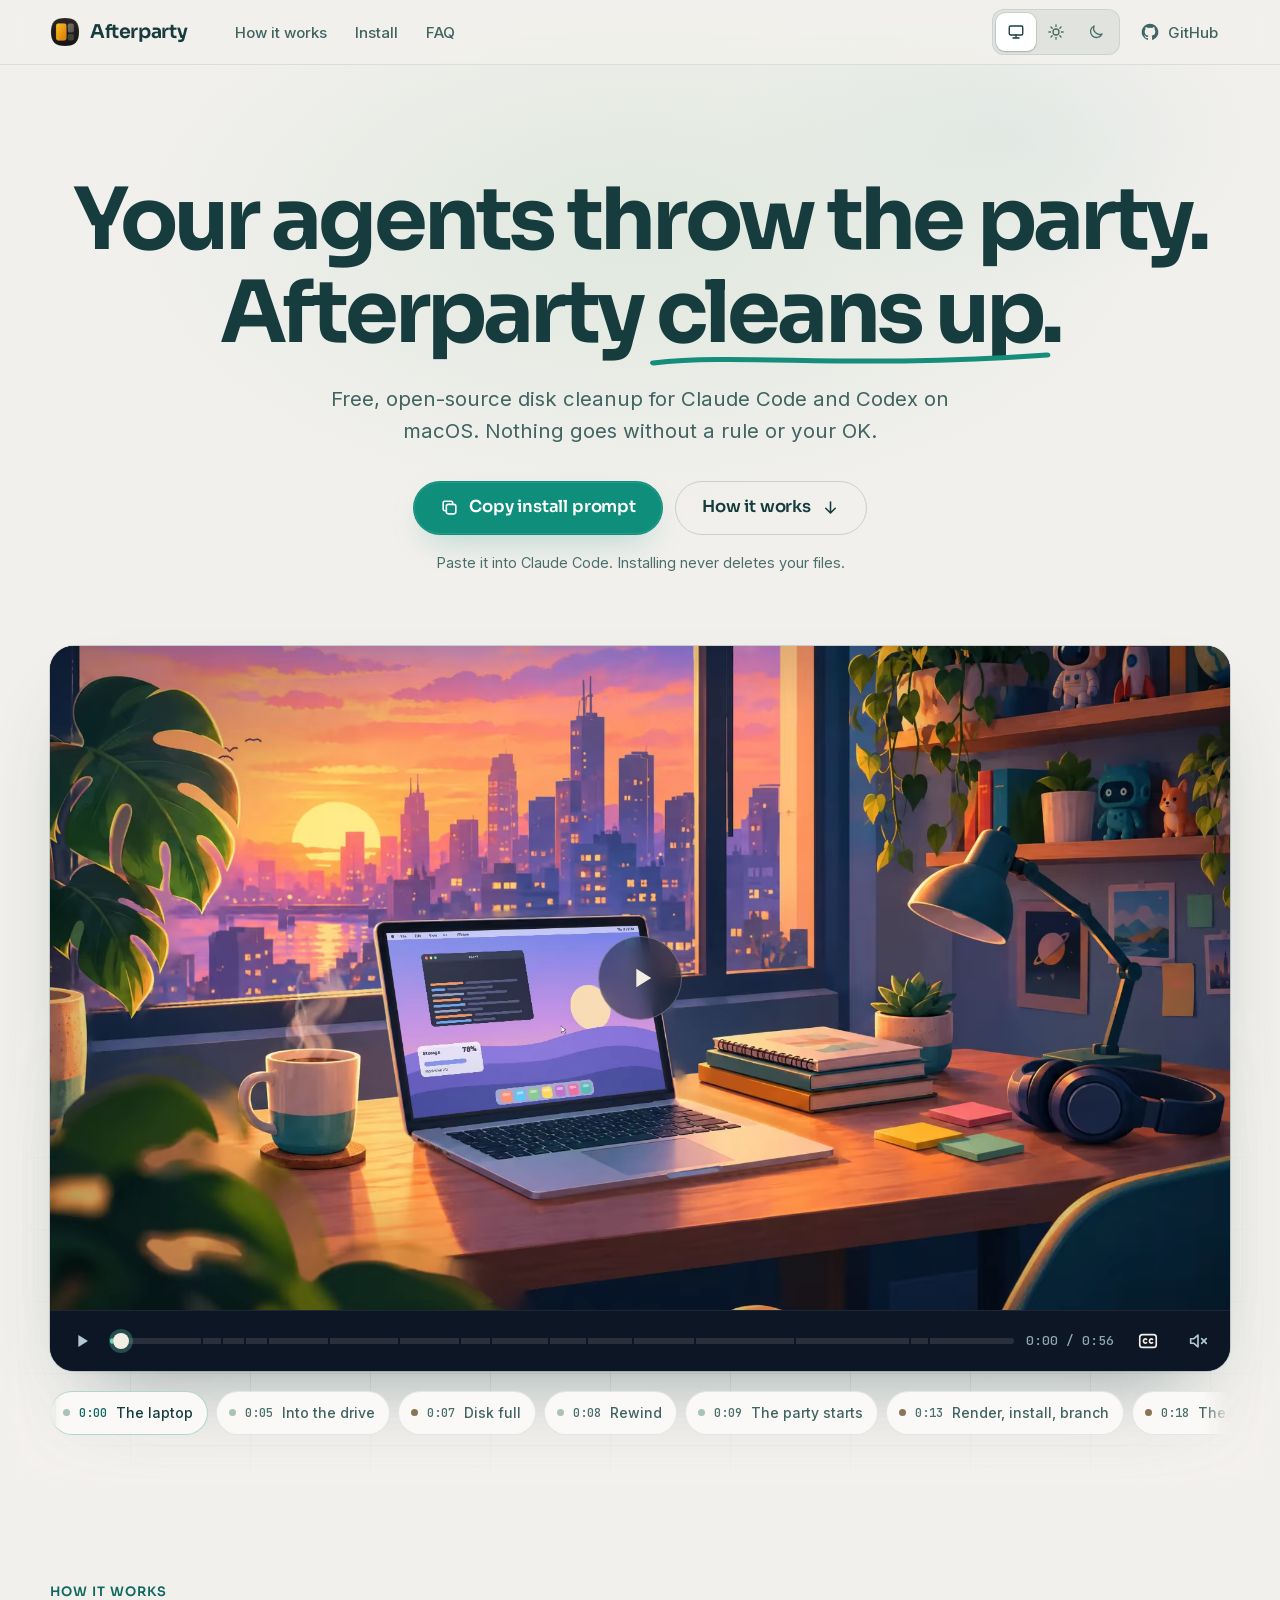
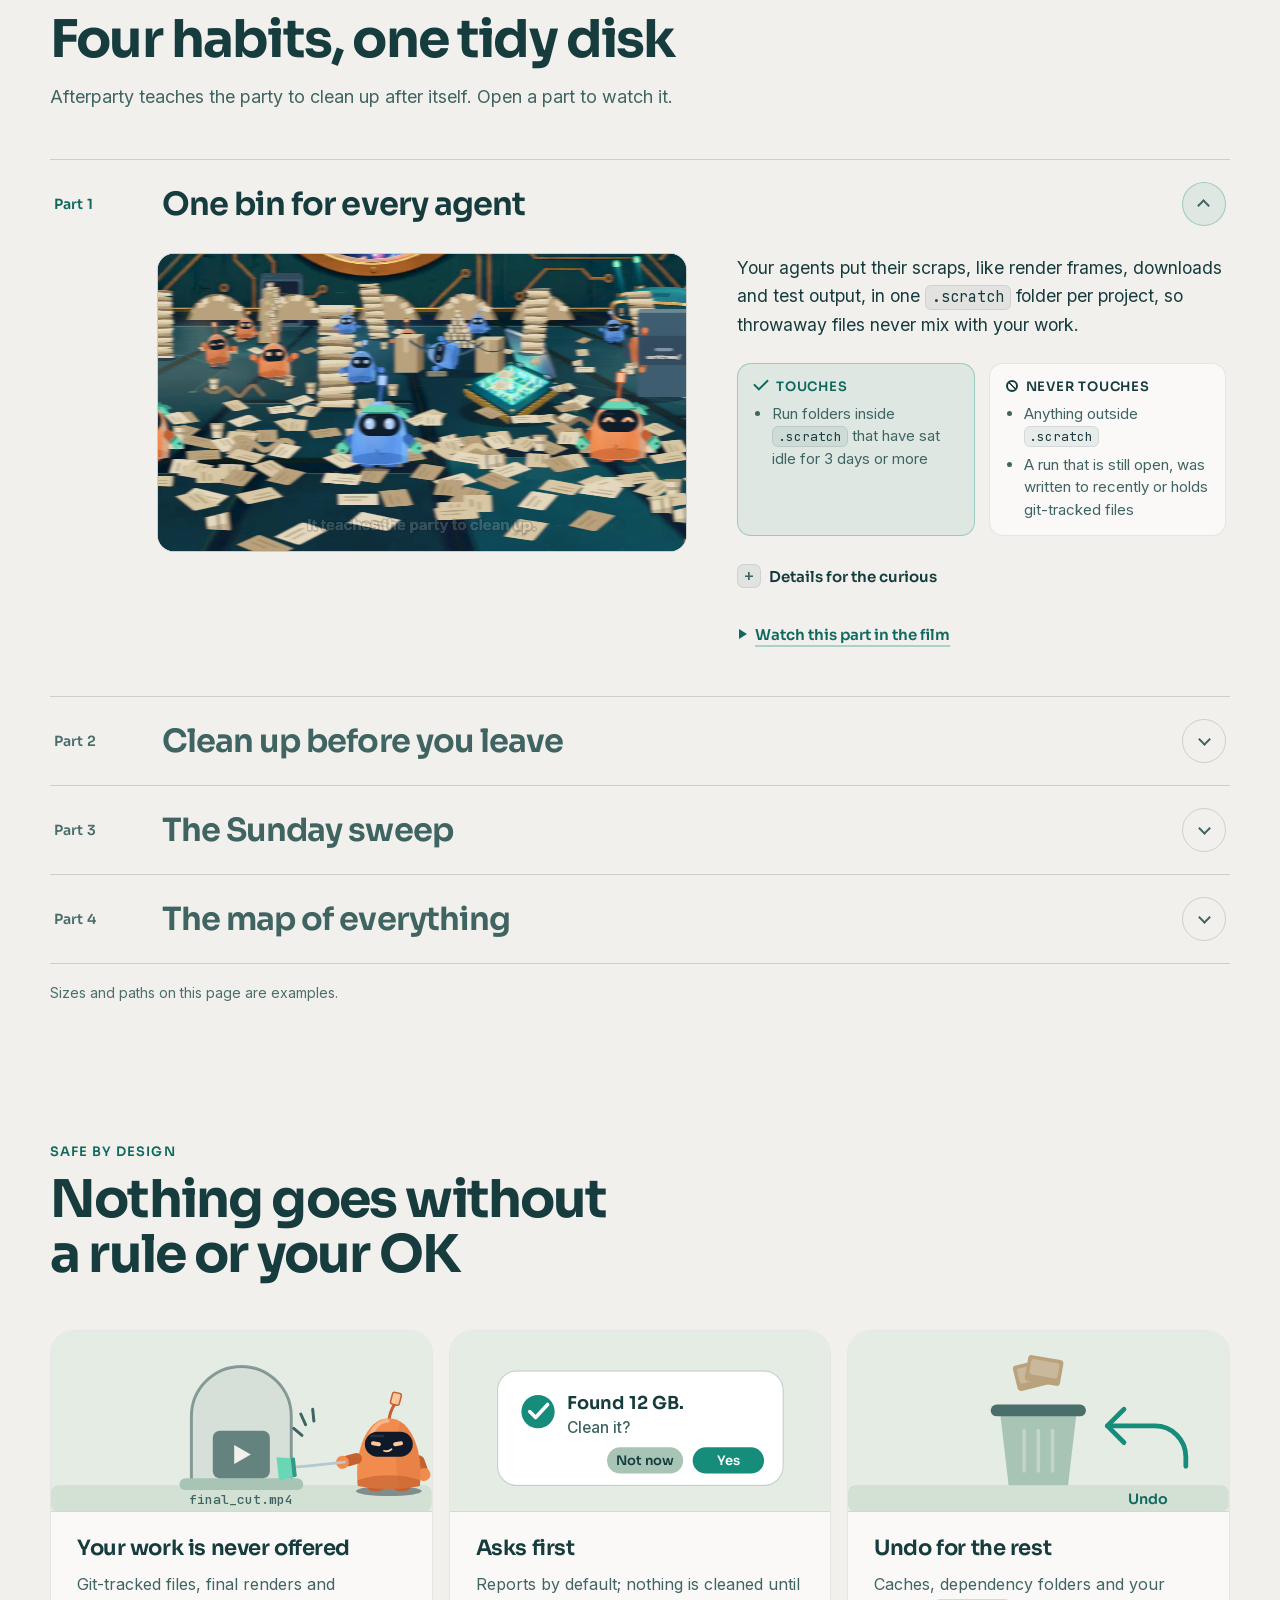
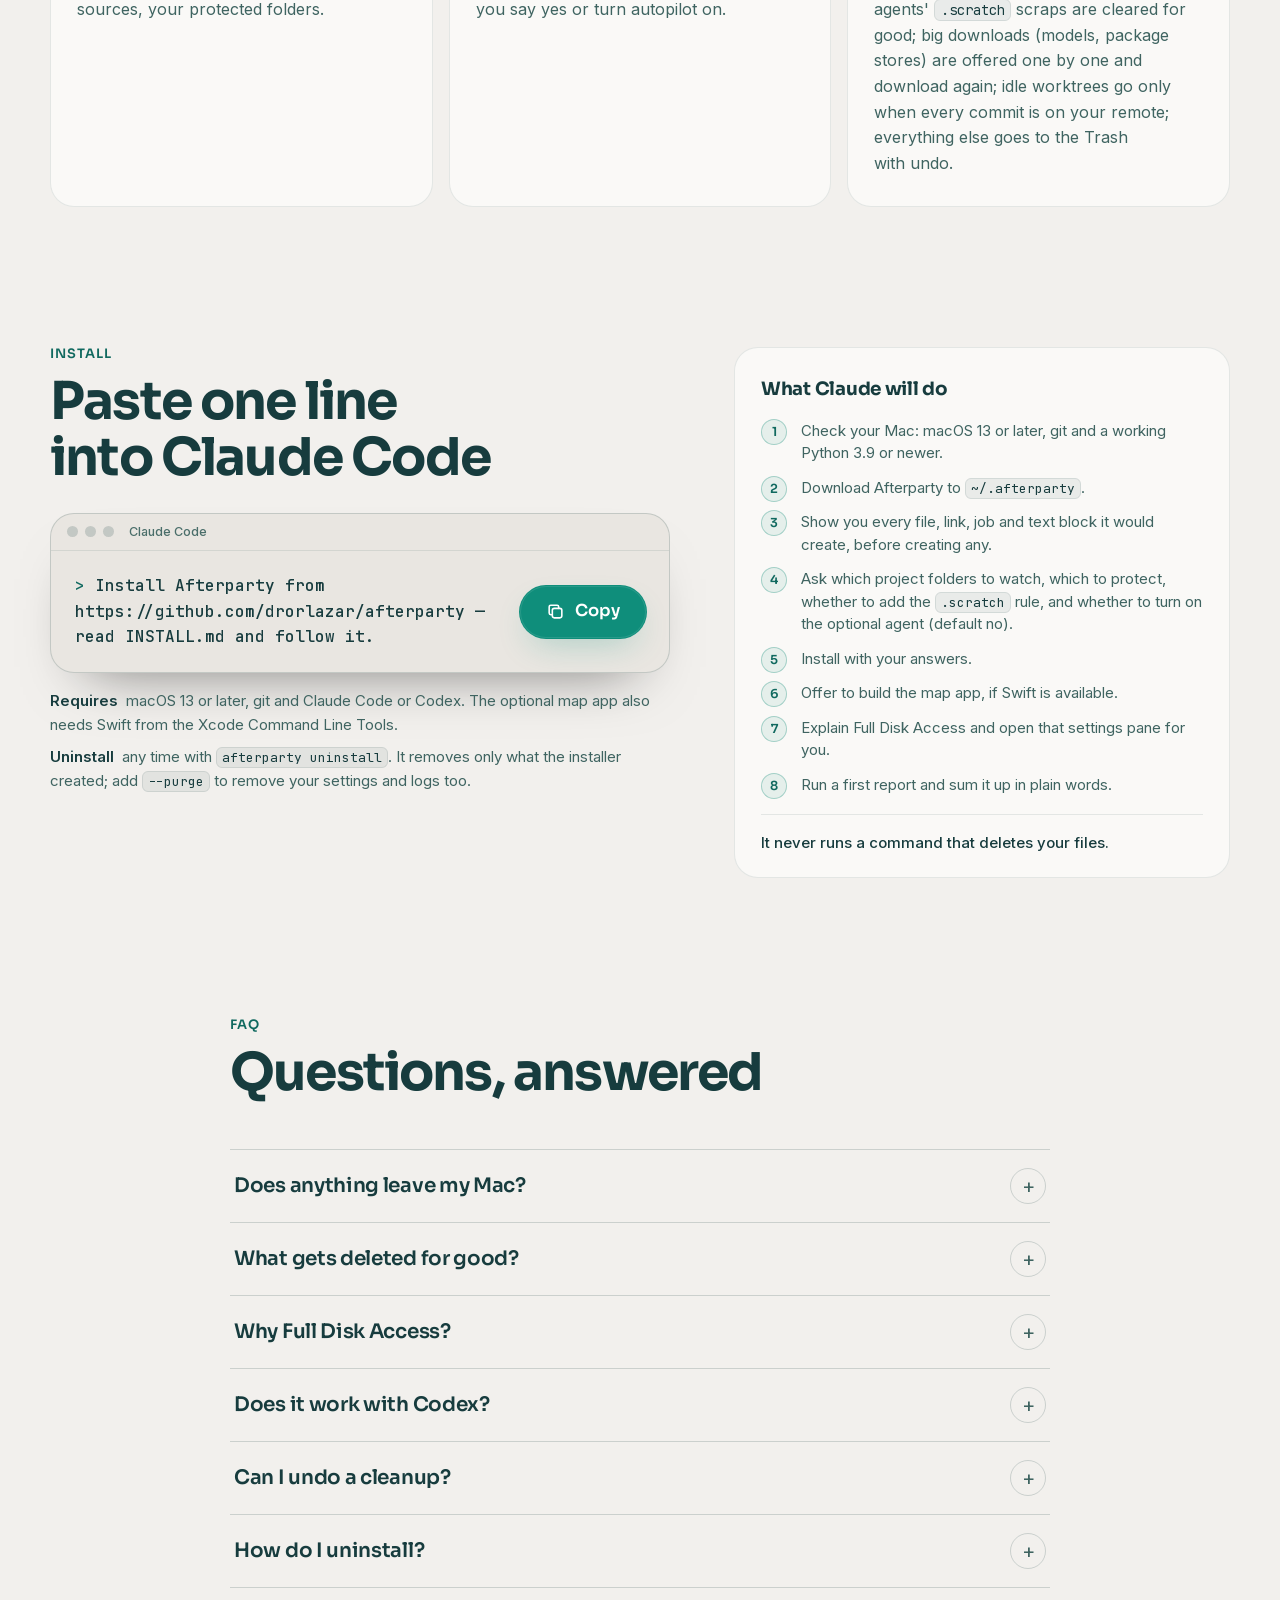
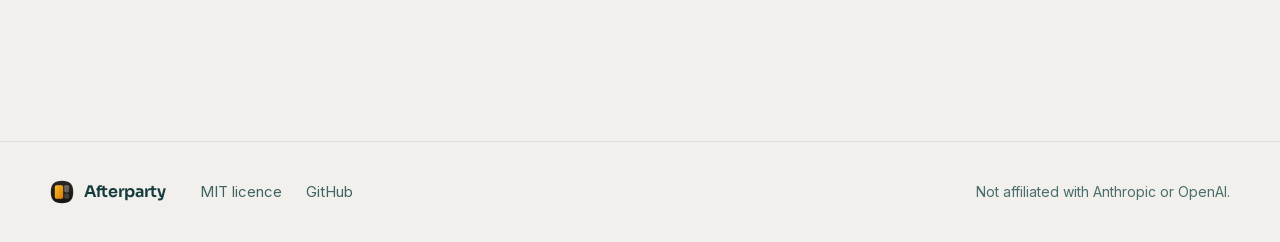
==== site/index.html @ 5c9d780e "Afterparty 0.1.0" ====
<!doctype html>
<html lang="en">
<head>
  <meta charset="utf-8">
  <meta name="viewport" content="width=device-width, initial-scale=1, viewport-fit=cover">
  <title>Afterparty</title>
  <meta name="description" content="Free, open-source disk cleanup for Claude Code and Codex on macOS. Nothing goes without a rule or your OK.">
  <meta name="color-scheme" content="dark light">
  <meta name="theme-color" content="#101C2D" media="(prefers-color-scheme: dark)">
  <meta name="theme-color" content="#F2F0ED" media="(prefers-color-scheme: light)">
  <link rel="canonical" href="https://drorlazar.github.io/afterparty/">

  <meta property="og:type" content="website">
  <meta property="og:title" content="Afterparty">
  <meta property="og:description" content="Free, open-source disk cleanup for Claude Code and Codex on macOS. Nothing goes without a rule or your OK.">
  <meta property="og:url" content="https://drorlazar.github.io/afterparty/">
  <meta property="og:image" content="https://drorlazar.github.io/afterparty/assets/og.jpg">
  <meta property="og:image:width" content="1200">
  <meta property="og:image:height" content="630">
  <meta property="og:image:alt" content="A crowd of orange and blue Bloop agents partying in a circuit-board office, with a city glowing through the portholes and the disk gauge at 43% full.">
  <meta name="twitter:card" content="summary_large_image">
  <meta name="twitter:title" content="Afterparty">
  <meta name="twitter:description" content="Free, open-source disk cleanup for Claude Code and Codex on macOS. Nothing goes without a rule or your OK.">
  <meta name="twitter:image" content="https://drorlazar.github.io/afterparty/assets/og.jpg">

  <link rel="icon" href="assets/favicon.ico" sizes="48x48">
  <link rel="icon" href="assets/favicon.svg" type="image/svg+xml">
  <link rel="icon" href="assets/favicon-32.png" type="image/png" sizes="32x32">
  <link rel="apple-touch-icon" href="assets/apple-touch-icon.png">
  <link rel="preload" href="assets/fonts/Sora-var-latin.woff2" as="font" type="font/woff2" crossorigin>
  <link rel="preload" href="assets/fonts/Inter-var.woff2" as="font" type="font/woff2" crossorigin>
  <link rel="preload" as="image" type="image/webp" imagesrcset="assets/film/poster-800.webp 800w, assets/film/poster.webp 1600w" imagesizes="(max-width: 720px) 100vw, (max-width: 1260px) calc(100vw - 80px), 1180px" fetchpriority="high">

  <!-- Apply the saved theme before first paint (no flash). -->
  <script>
    (function () {
      try {
        var t = localStorage.getItem('afterparty-theme');
        if (t === 'light' || t === 'dark') document.documentElement.setAttribute('data-theme', t);
      } catch (e) {}
    })();
  </script>
  <link rel="stylesheet" href="css/site.css">
  <script src="js/site.js" defer></script>
</head>
<body>
  <svg width="0" height="0" style="position:absolute" aria-hidden="true" focusable="false"><symbol id="ap-mark" viewBox="0 0 64 64"><defs><linearGradient id="apm-bg" x1="0" y1="0" x2="0" y2="1"><stop offset="0" stop-color="#2b2623"/><stop offset="1" stop-color="#151211"/></linearGradient><linearGradient id="apm-amber" x1="0" y1="0" x2="1" y2="1"><stop offset="0" stop-color="#fbbf24"/><stop offset="1" stop-color="#d97706"/></linearGradient><linearGradient id="apm-stone" x1="0" y1="0" x2="1" y2="1"><stop offset="0" stop-color="#78716c"/><stop offset="1" stop-color="#57534e"/></linearGradient></defs><path d="M32 2c21 0 30 9 30 30s-9 30-30 30S2 53 2 32 11 2 32 2z" fill="url(#apm-bg)"/><path d="M32 2.75c20.4 0 29.25 8.85 29.25 29.25S52.4 61.25 32 61.25 2.75 52.4 2.75 32 11.6 2.75 32 2.75z" fill="none" stroke="#fafaf9" stroke-opacity=".08" stroke-width="1.5"/><rect x="13" y="14" width="22" height="36" rx="4.5" fill="url(#apm-amber)"/><rect x="38" y="14" width="13" height="19" rx="3.5" fill="url(#apm-stone)"/><rect x="38" y="36" width="13" height="14" rx="3.5" fill="#44403c"/><rect x="13" y="14" width="22" height="36" rx="4.5" fill="none" stroke="#fff" stroke-opacity=".18"/></symbol></svg>
  <a class="skip" href="#main">Skip to content</a>

  <header class="topbar" id="top">
    <div class="wrap topbar__inner">
      <a class="wordmark" href="#top" aria-label="Afterparty, back to top">
        <svg class="wordmark__mark" viewBox="0 0 64 64" aria-hidden="true" focusable="false"><use href="#ap-mark"/></svg>
        <span>Afterparty</span>
      </a>

      <nav class="nav" aria-label="Main">
        <a href="#habits">How it works</a>
        <a href="#install">Install</a>
        <a href="#faq">FAQ</a>
      </nav>

      <div class="topbar__end">
        <div class="theme" role="group" aria-label="Colour theme">
          <button type="button" class="theme__btn" data-theme-choice="system" aria-pressed="true" title="Match system">
            <svg viewBox="0 0 24 24" aria-hidden="true"><rect x="3" y="4" width="18" height="12" rx="2"/><path d="M8 20h8M12 16v4"/></svg>
            <span class="sr">Match system</span>
          </button>
          <button type="button" class="theme__btn" data-theme-choice="light" aria-pressed="false" title="Light">
            <svg viewBox="0 0 24 24" aria-hidden="true"><circle cx="12" cy="12" r="4"/><path d="M12 2.5v2.2M12 19.3v2.2M2.5 12h2.2M19.3 12h2.2M5.3 5.3l1.6 1.6M17.1 17.1l1.6 1.6M5.3 18.7l1.6-1.6M17.1 6.9l1.6-1.6"/></svg>
            <span class="sr">Light</span>
          </button>
          <button type="button" class="theme__btn" data-theme-choice="dark" aria-pressed="false" title="Dark">
            <svg viewBox="0 0 24 24" aria-hidden="true"><path d="M20 14.5A8 8 0 0 1 9.5 4a8 8 0 1 0 10.5 10.5z"/></svg>
            <span class="sr">Dark</span>
          </button>
        </div>
        <a class="gh" href="https://github.com/drorlazar/afterparty" aria-label="GitHub">
          <svg viewBox="0 0 24 24" aria-hidden="true"><path d="M12 2a10 10 0 0 0-3.16 19.49c.5.09.68-.22.68-.48v-1.7c-2.78.6-3.37-1.34-3.37-1.34-.45-1.16-1.11-1.47-1.11-1.47-.91-.62.07-.6.07-.6 1 .07 1.53 1.03 1.53 1.03.9 1.52 2.34 1.08 2.91.83.09-.65.35-1.09.63-1.34-2.22-.25-4.55-1.11-4.55-4.94 0-1.09.39-1.98 1.03-2.68-.1-.25-.45-1.27.1-2.64 0 0 .84-.27 2.75 1.02a9.5 9.5 0 0 1 5 0c1.91-1.29 2.75-1.02 2.75-1.02.55 1.37.2 2.39.1 2.64.64.7 1.03 1.59 1.03 2.68 0 3.84-2.34 4.68-4.57 4.93.36.31.68.92.68 1.85v2.75c0 .27.18.58.69.48A10 10 0 0 0 12 2z"/></svg>
          <span>GitHub</span>
        </a>
      </div>
    </div>
  </header>

  <main id="main">
    <!-- Hero -->
    <section class="hero" aria-labelledby="hero-title">
      <div class="wrap hero__inner">
        <h1 id="hero-title" class="hero__title">
          <span class="hero__line">Your agents throw the party.</span>
          <span class="hero__line">Afterparty <span class="sweep">cleans up.<svg class="sweep__line" viewBox="0 0 300 24" preserveAspectRatio="none" aria-hidden="true"><path d="M4 16 C 70 6, 150 22, 296 8"/></svg></span></span>
        </h1>
        <p class="hero__sub">Free, open-source disk cleanup for Claude Code and Codex on macOS. Nothing goes without a rule or your OK.</p>
        <div class="hero__actions" id="hero-actions">
          <button type="button" class="btn btn--primary" data-copy-prompt>
            <svg class="btn__icon" viewBox="0 0 24 24" aria-hidden="true"><rect x="8" y="8" width="12" height="12" rx="2.5"/><path d="M16 8V6a2 2 0 0 0-2-2H6a2 2 0 0 0-2 2v8a2 2 0 0 0 2 2h2"/></svg>
            <svg class="btn__icon btn__icon--done" viewBox="0 0 24 24" aria-hidden="true"><path d="M5 12.5l4.5 4.5L19 7.5"/></svg>
            <span class="btn__label" data-label="Copy install prompt">Copy install prompt</span>
          </button>
          <a class="btn btn--ghost" href="#habits">
            <span>How it works</span>
            <svg class="btn__icon" viewBox="0 0 24 24" aria-hidden="true"><path d="M12 5v14M6 13l6 6 6-6"/></svg>
          </a>
        </div>
        <p class="hero__note">Paste it into Claude Code. Installing never deletes your files.</p>
      </div>

      <!-- Film -->
      <div class="wrap film-wrap">
        <figure class="film" id="film" aria-label="Afterparty film">
          <div class="film__stage">
            <picture><source srcset="assets/film/poster-800.webp 800w, assets/film/poster.webp 1600w" sizes="(max-width: 720px) 100vw, (max-width: 1260px) calc(100vw - 80px), 1180px" type="image/webp"><img class="film__poster" src="assets/film/poster.jpg" alt="A crowd of orange and blue Bloop agents partying in a circuit-board office, with a city glowing through the portholes and the disk gauge at 43% full." width="1600" height="900" fetchpriority="high"></picture>
            <video class="film__video" id="film-video" playsinline muted preload="metadata" aria-describedby="film-desc">
              <source src="assets/film/afterparty.mp4" type="video/mp4" media="(max-width: 720px)">
              <source src="assets/film/afterparty.webm" type="video/webm">
              <source src="assets/film/afterparty.mp4" type="video/mp4">
              <track kind="captions" src="assets/film/afterparty.vtt" srclang="en" label="English" default>
            </video>
            <button type="button" class="film__bigplay" data-film-toggle aria-label="Play film">
              <svg viewBox="0 0 24 24" aria-hidden="true"><path d="M8 5.5v13l10.5-6.5z"/></svg>
            </button>
          </div>
          <div class="film__controls">
            <button type="button" class="ctl" data-film-toggle aria-label="Play film">
              <svg class="ctl__play" viewBox="0 0 24 24" aria-hidden="true"><path d="M8 5.5v13l10.5-6.5z"/></svg>
              <svg class="ctl__pause" viewBox="0 0 24 24" aria-hidden="true"><path d="M8 5h3v14H8zM13 5h3v14h-3z"/></svg>
            </button>
            <div class="scrub">
              <div class="scrub__track" aria-hidden="true">
                <div class="scrub__fill"></div>
                <div class="scrub__ticks"></div>
              </div>
              <input class="scrub__input" type="range" min="0" max="56.85" step="0.1" value="0" aria-label="Film position" aria-valuetext="0:00 of 0:57">
            </div>
            <span class="ctl__time" aria-hidden="true"><span data-time-now>0:00</span> / <span data-time-total>0:57</span></span>
            <button type="button" class="ctl" data-captions aria-pressed="true" aria-label="Captions">
              <svg viewBox="0 0 24 24" aria-hidden="true"><rect x="3" y="5" width="18" height="14" rx="3"/><path d="M10.5 10.2a2.2 2.2 0 1 0 0 3.6M17 10.2a2.2 2.2 0 1 0 0 3.6"/></svg>
            </button>
            <button type="button" class="ctl" data-sound aria-pressed="false" aria-label="Sound off. Turn sound on">
              <svg class="ctl__muted" viewBox="0 0 24 24" aria-hidden="true"><path d="M4 9.5h3.5L12 5.5v13l-4.5-4H4z"/><path d="M16 9.5l5 5M21 9.5l-5 5"/></svg>
              <svg class="ctl__sound" viewBox="0 0 24 24" aria-hidden="true"><path d="M4 9.5h3.5L12 5.5v13l-4.5-4H4z"/><path d="M16 9a4.5 4.5 0 0 1 0 6M18.5 6.5a8 8 0 0 1 0 11"/></svg>
            </button>
          </div>
          <figcaption id="film-desc" class="sr">A 57 second film: your agents, little orange and blue Bloops, throw a party on your Mac, make a mess, then learn four habits that keep the disk tidy. Captions are on by default.</figcaption>
        </figure>

        <nav class="chapters" aria-label="Film chapters">
          <ol class="chapters__list" id="chapters"></ol>
        </nav>
      </div>
    </section>

    <!-- Four habits -->
    <section class="section habits" id="habits" aria-labelledby="habits-title">
      <div class="wrap">
        <header class="section__head">
          <p class="eyebrow">How it works</p>
          <h2 id="habits-title">Four habits, one tidy disk</h2>
          <p class="section__lede">Afterparty teaches the party to clean up after itself. Open a part to watch it.</p>
        </header>

        <div class="parts">
          <details class="part" name="habit" data-habit="1" open>
            <summary class="part__summary">
              <span class="part__num">Part 1</span>
              <span class="part__title">One bin for every agent</span>
              <span class="part__chev" aria-hidden="true"></span>
            </summary>
            <div class="part__body">
              <div class="part__clip">
                <img src="assets/film/habit-1-poster.webp" alt="" width="800" height="450" loading="lazy" decoding="async">
                <video muted loop playsinline preload="none" poster="assets/film/habit-1-poster.webp" aria-hidden="true">
                  <source src="assets/film/habit-1.webm" type="video/webm">
                  <source src="assets/film/habit-1.mp4" type="video/mp4">
                </video>
              </div>
              <div class="part__text">
                <p class="part__lead">Your agents put their scraps, like render frames, downloads and test output, in one <code>.scratch</code> folder per project, so throwaway files never mix with your work.</p>
                <div class="tn">
                  <div class="tn__col tn__col--touch">
                    <h3>Touches</h3>
                    <ul>
                      <li>Run folders inside <code>.scratch</code> that have sat idle for 3 days or more</li>
                    </ul>
                  </div>
                  <div class="tn__col tn__col--never">
                    <h3>Never touches</h3>
                    <ul>
                      <li>Anything outside <code>.scratch</code></li>
                      <li>A run that is still open, was written to recently or holds git-tracked files</li>
                    </ul>
                  </div>
                </div>
                <details class="curious">
                  <summary>Details for the curious</summary>
                  <ul>
                    <li>The installer adds a short hygiene rule to <code>~/.claude/CLAUDE.md</code> and <code>~/.codex/AGENTS.md</code>, only if you agree.</li>
                    <li>Idle run folders are offered at your next clean, for example <code>my-app/.scratch/render-2/</code>. They are cleared automatically only with autopilot on.</li>
                    <li>The idle threshold is <code>scratch_days</code> in <code>~/.config/afterparty/config.json</code> (default 3).</li>
                  </ul>
                </details>
                <button type="button" class="link-btn" data-seek-chapter="habit-1">Watch this part in the film</button>
              </div>
            </div>
          </details>

          <details class="part" name="habit" data-habit="2">
            <summary class="part__summary">
              <span class="part__num">Part 2</span>
              <span class="part__title">Clean up before you leave</span>
              <span class="part__chev" aria-hidden="true"></span>
            </summary>
            <div class="part__body">
              <div class="part__clip">
                <img src="assets/film/habit-2-poster.webp" alt="" width="800" height="450" loading="lazy" decoding="async">
                <video muted loop playsinline preload="none" poster="assets/film/habit-2-poster.webp" aria-hidden="true">
                  <source src="assets/film/habit-2.webm" type="video/webm">
                  <source src="assets/film/habit-2.mp4" type="video/mp4">
                </video>
              </div>
              <div class="part__text">
                <p class="part__lead">When a task is done, type <code>/tidy</code>. It lists what the task left behind and asks before it removes anything.</p>
                <div class="tn">
                  <div class="tn__col tn__col--touch">
                    <h3>Touches</h3>
                    <ul>
                      <li>Scraps, frames, caches and dependency folders in the folder you name, inside your project folders</li>
                      <li>Only the items you say yes to</li>
                    </ul>
                  </div>
                  <div class="tn__col tn__col--never">
                    <h3>Never touches</h3>
                    <ul>
                      <li>Git-tracked files, final renders and sources</li>
                      <li>Anything outside that folder</li>
                    </ul>
                  </div>
                </div>
                <details class="curious">
                  <summary>Details for the curious</summary>
                  <ul>
                    <li>Under the hood it runs <code>afterparty tidy video-project/</code>. Keep or drop single items with <code>--only</code> or <code>--skip</code> and the ids from the report.</li>
                    <li>Render frames go to the Trash, including the latest version. <code>afterparty undo</code> puts them back.</li>
                    <li>Example from a render job: <code>/tidy? 4.8 GB</code>.</li>
                  </ul>
                </details>
                <button type="button" class="link-btn" data-seek-chapter="habit-2">Watch this part in the film</button>
              </div>
            </div>
          </details>

          <details class="part" name="habit" data-habit="3">
            <summary class="part__summary">
              <span class="part__num">Part 3</span>
              <span class="part__title">The Sunday sweep</span>
              <span class="part__chev" aria-hidden="true"></span>
            </summary>
            <div class="part__body">
              <div class="part__clip">
                <img src="assets/film/habit-3-poster.webp" alt="" width="800" height="450" loading="lazy" decoding="async">
                <video muted loop playsinline preload="none" poster="assets/film/habit-3-poster.webp" aria-hidden="true">
                  <source src="assets/film/habit-3.webm" type="video/webm">
                  <source src="assets/film/habit-3.mp4" type="video/mp4">
                </video>
              </div>
              <div class="part__text">
                <p class="part__lead">Once a week, Afterparty checks your project folders and sends one notification with what it found. It cleans only when you say yes.</p>
                <div class="tn">
                  <div class="tn__col tn__col--touch">
                    <h3>Touches</h3>
                    <ul>
                      <li>Nothing by default: it reports and notifies</li>
                      <li>With autopilot on: caches, dependency folders, scraps and old render versions</li>
                    </ul>
                  </div>
                  <div class="tn__col tn__col--never">
                    <h3>Never touches</h3>
                    <ul>
                      <li>Worktrees and personal files, even with autopilot on</li>
                      <li>Your protected folders</li>
                    </ul>
                  </div>
                </div>
                <details class="curious">
                  <summary>Details for the curious</summary>
                  <ul>
                    <li>A weekly job runs <code>afterparty report --notify</code>, for example "Found 12 GB. Run /afterparty to clean."</li>
                    <li>A daily check warns when free space drops below <code>low_space_gb</code> (default 50).</li>
                    <li><code>afterparty autopilot on</code> asks you to confirm, then lets the weekly job clean. Old render versions go to the Trash with undo. <code>afterparty autopilot off</code> goes back to reports.</li>
                  </ul>
                </details>
                <button type="button" class="link-btn" data-seek-chapter="habit-3">Watch this part in the film</button>
              </div>
            </div>
          </details>

          <details class="part" name="habit" data-habit="4">
            <summary class="part__summary">
              <span class="part__num">Part 4</span>
              <span class="part__title">The map of everything</span>
              <span class="part__chev" aria-hidden="true"></span>
            </summary>
            <div class="part__body">
              <div class="part__clip">
                <img src="assets/film/habit-4-poster.webp" alt="" width="800" height="450" loading="lazy" decoding="async">
                <video muted loop playsinline preload="none" poster="assets/film/habit-4-poster.webp" aria-hidden="true">
                  <source src="assets/film/habit-4.webm" type="video/webm">
                  <source src="assets/film/habit-4.mp4" type="video/mp4">
                </video>
              </div>
              <div class="part__text">
                <p class="part__lead">Open the map to see every folder on your disk as blocks sized by the space they use, with a plain reason for what each one is.</p>
                <div class="tn">
                  <div class="tn__col tn__col--touch">
                    <h3>Touches</h3>
                    <ul>
                      <li>Only items you pick, after you review and confirm the list</li>
                      <li>Anything you override goes to the Trash, never straight to deletion</li>
                    </ul>
                  </div>
                  <div class="tn__col tn__col--never">
                    <h3>Never touches</h3>
                    <ul>
                      <li>System areas, app internals and symlinks</li>
                      <li>Anything on your keep list, or marked protected, even if you override</li>
                    </ul>
                  </div>
                </div>
                <details class="curious">
                  <summary>Details for the curious</summary>
                  <ul>
                    <li>Open it with <code>afterparty map</code>. The scan runs entirely on your Mac.</li>
                    <li>Items outside your project folders can only go to the Trash.</li>
                    <li>Sizes are the space a folder really uses: hard links and APFS clones are counted once, so it can show ranges like "frees at least 2 GB (up to 3 GB)".</li>
                    <li>Without Full Disk Access, protected folders are skipped and reported, never guessed at.</li>
                  </ul>
                </details>
                <button type="button" class="link-btn" data-seek-chapter="habit-4">Watch this part in the film</button>
              </div>
            </div>
          </details>
        </div>
        <p class="footnote">Sizes and paths on this page are examples.</p>
      </div>
    </section>

    <!-- Safe by design -->
    <section class="section safe" id="safe" aria-labelledby="safe-title">
      <div class="wrap">
        <header class="section__head">
          <p class="eyebrow">Safe by design</p>
          <h2 id="safe-title">Nothing goes without a rule or your OK</h2>
        </header>
        <div class="cards">
          <article class="card">
            <svg class="card__art" viewBox="0 0 320 140" aria-hidden="true" focusable="false">
              <rect class="v-floor" x="0" y="118" width="320" height="22" rx="6"/>
              <path class="v-glass" d="M118 118 v-58 a42 42 0 0 1 84 0 v58 z"/>
              <path class="v-glass-line" d="M118 118 v-58 a42 42 0 0 1 84 0 v58"/>
              <rect class="v-base" x="108" y="112" width="104" height="10" rx="5"/>
              <rect class="v-file" x="136" y="72" width="48" height="40" rx="6"/>
              <path class="v-file-ink" d="M154 84 l14 8 l-14 8 z"/>
              <text class="v-label" x="160" y="134" text-anchor="middle">final_cut.mp4</text>
              <g class="v-bonk"><path d="M204 70 l7 6"/><path d="M210 58 l4 9"/><path d="M220 54 l1 10"/></g>
              <g transform="translate(284 122) scale(0.42)"><ellipse cx="0" cy="2" rx="66" ry="10" fill="#101C2D" opacity="0.42"/><ellipse cx="-26" cy="-6" rx="17" ry="9" fill="#C4612F"/><ellipse cx="26" cy="-6" rx="17" ry="9" fill="#C4612F"/><g transform="translate(58.0 -65.1) rotate(-20.0)"><rect x="-11" y="-4" width="22" height="40" rx="11" fill="#C4612F"/><circle cx="0" cy="36" r="13" fill="#F28C4E"/></g><path d="M0,-138 Q2.2,-158 11.2,-171.2" stroke="#C4612F" stroke-width="6" fill="none" stroke-linecap="round"/><g transform="translate(11.2 -171.2) rotate(14.4)"><rect x="-9" y="-24" width="18" height="24" rx="4" fill="#FFC79A"/><rect x="-9" y="-24" width="18" height="24" rx="4" fill="none" stroke="#C4612F" stroke-width="3"/></g><clipPath id="b12"><path d="M-62,-8 C-70,-73.3 -46.6,-144 0,-144 C46.6,-144 70,-73.3 62,-8 Q0,4 -62,-8 Z"/></clipPath><path d="M-62,-8 C-70,-73.3 -46.6,-144 0,-144 C46.6,-144 70,-73.3 62,-8 Q0,4 -62,-8 Z" fill="#F28C4E"/><g clip-path="url(#b12)"><ellipse cx="0" cy="0" rx="83" ry="30" fill="#C4612F" opacity="0.6"/><ellipse cx="44" cy="-69.2" rx="30" ry="95.2" fill="#C4612F" opacity="0.22"/></g><path d="M-39.1,-103.2 C-31.5,-127.7 -15.8,-138.6 -2.5,-138.6" stroke="#F9BC90" stroke-width="8" fill="none" stroke-linecap="round" opacity="0.85"/><rect x="-48.0" y="-116.8" width="96" height="50" rx="25.0" fill="#0E1A2A"/><rect x="-38.0" y="-110.8" width="28.8" height="5" rx="2.5" fill="#fff" opacity="0.09"/><rect x="-35.6" y="-96.8" width="20" height="8" rx="4" fill="#FFC79A" transform="rotate(9 -25.6 -93.8)"/><rect x="8.399999999999999" y="-96.8" width="20" height="8" rx="4" fill="#FFC79A" transform="rotate(-9 18.4 -93.8)"/><path d="M-9.6,-78.8 Q-1.5999999999999996,-75.8 5.4,-81.8" stroke="#FFC79A" stroke-width="3.5" fill="none" stroke-linecap="round"/><g transform="translate(-58.0 -65.1) rotate(75.0)"><rect x="-11" y="-4" width="22" height="40" rx="11" fill="#C4612F"/><circle cx="0" cy="36" r="13" fill="#F28C4E"/></g><g transform="translate(-92.8 -55.8)"><g transform="scale(0.7)"><g transform="rotate(84)"><rect x="-4" y="-10" width="8" height="150" rx="4" fill="#B3C8D0"/><path d="M-26 140 h52 l8 46 h-68 z" fill="#69D7B5"/><rect x="-28" y="134" width="56" height="12" rx="4" fill="#329986"/></g></g></g></g>
            </svg>
            <h3>Your work is never offered</h3>
            <p>Git-tracked files, final renders and sources, your protected folders.</p>
          </article>
          <article class="card">
            <svg class="card__art" viewBox="0 0 320 140" aria-hidden="true" focusable="false">
              <rect class="v-panel" x="40" y="22" width="240" height="96" rx="16"/>
              <circle class="v-mint" cx="74" cy="56" r="14"/>
              <path class="v-check" d="M67 56 l5 5 l10 -11"/>
              <text class="v-title" x="98" y="54">Found 12 GB.</text>
              <text class="v-sub" x="98" y="74">Clean it?</text>
              <rect class="v-btn" x="132" y="86" width="64" height="22" rx="11"/>
              <text class="v-btn-text" x="164" y="101" text-anchor="middle">Not now</text>
              <rect class="v-mint" x="204" y="86" width="60" height="22" rx="11"/>
              <text class="v-btn-text v-btn-text--on" x="234" y="101" text-anchor="middle">Yes</text>
            </svg>
            <h3>Asks first</h3>
            <p>Reports by default; nothing is cleaned until you say yes or turn autopilot on.</p>
          </article>
          <article class="card">
            <svg class="card__art" viewBox="0 0 320 140" aria-hidden="true" focusable="false">
              <rect class="v-floor" x="0" y="118" width="320" height="22" rx="6"/>
              <path class="v-can" d="M128 58 h64 l-7 60 h-50 z"/>
              <rect class="v-can-lid" x="120" y="50" width="80" height="10" rx="5"/>
              <path class="v-can-rib" d="M148 72 v34 M160 72 v34 M172 72 v34"/>
              <g transform="translate(138 18) rotate(-14)"><rect class="v-mess" width="30" height="22" rx="3"/><rect class="v-mess-shade" x="3" y="3" width="24" height="13" rx="2"/></g>
              <g transform="translate(152 8) rotate(10)"><rect class="v-mess" width="30" height="22" rx="3"/><rect class="v-mess-shade" x="3" y="3" width="24" height="13" rx="2"/></g>
              <path class="v-undo" d="M284 102 v-8 a26 26 0 0 0 -26 -26 h-40"/>
              <path class="v-undo" d="M232 54 l-14 14 l14 14"/>
              <text class="v-label v-label--mint" x="252" y="134" text-anchor="middle">Undo</text>
            </svg>
            <h3>Undo for the rest</h3>
            <p>Caches, dependency folders and your agents' <code>.scratch</code> scraps are cleared for good; big downloads (models, package stores) are offered one by one and download again; idle worktrees go only when every commit is on your remote; everything else goes to the Trash with undo.</p>
          </article>
        </div>
      </div>
    </section>

    <!-- Install -->
    <section class="section install" id="install" aria-labelledby="install-title">
      <div class="wrap install__grid">
        <div class="install__main">
          <p class="eyebrow">Install</p>
          <h2 id="install-title">Paste one line into Claude Code</h2>
          <div class="term">
          <div class="term__bar" aria-hidden="true"><i></i><i></i><i></i><span>Claude Code</span></div>
          <div class="prompt">
            <p class="prompt__text" id="install-prompt">Install Afterparty from https://github.com/<wbr>drorlazar/afterparty — read INSTALL.md and follow it.</p>
            <button type="button" class="btn btn--primary prompt__copy" data-copy-prompt>
              <svg class="btn__icon" viewBox="0 0 24 24" aria-hidden="true"><rect x="8" y="8" width="12" height="12" rx="2.5"/><path d="M16 8V6a2 2 0 0 0-2-2H6a2 2 0 0 0-2 2v8a2 2 0 0 0 2 2h2"/></svg>
              <svg class="btn__icon btn__icon--done" viewBox="0 0 24 24" aria-hidden="true"><path d="M5 12.5l4.5 4.5L19 7.5"/></svg>
              <span class="btn__label" data-label="Copy">Copy</span>
            </button>
          </div>
          </div>
          <p class="install__meta"><strong>Requires</strong> macOS 13 or later, git and Claude Code or Codex. The optional map app also needs Swift from the Xcode Command Line Tools.</p>
          <p class="install__meta"><strong>Uninstall</strong> any time with <code>afterparty uninstall</code>. It removes only what the installer created; add <code>--purge</code> to remove your settings and logs too.</p>
        </div>

        <aside class="steps" aria-labelledby="steps-title">
          <h3 id="steps-title">What Claude will do</h3>
          <ol>
            <li>Check your Mac: macOS 13 or later, git and a working Python 3.9 or newer.</li>
            <li>Download Afterparty to <code>~/.afterparty</code>.</li>
            <li>Show you every file, link, job and text block it would create, before creating any.</li>
            <li>Ask which project folders to watch, which to protect, whether to add the <code>.scratch</code> rule, and whether to turn on the optional agent (default no).</li>
            <li>Install with your answers.</li>
            <li>Offer to build the map app, if Swift is available.</li>
            <li>Explain Full Disk Access and open that settings pane for you.</li>
            <li>Run a first report and sum it up in plain words.</li>
          </ol>
          <p class="steps__foot">It never runs a command that deletes your files.</p>
        </aside>
      </div>
    </section>

    <!-- FAQ -->
    <section class="section faq" id="faq" aria-labelledby="faq-title">
      <div class="wrap wrap--narrow">
        <header class="section__head">
          <p class="eyebrow">FAQ</p>
          <h2 id="faq-title">Questions, answered</h2>
        </header>
        <div class="faq__list">
          <details class="qa">
            <summary>Does anything leave my Mac?</summary>
            <p>Scanning and cleaning are entirely local. The optional "Ask Claude about this folder" feature is off by default; when you use it, it sends that folder's paths, file names and sizes (never file contents unless you allow the agent to read files) to Claude through your own Claude Code account, and shows you exactly what will be sent first.</p>
          </details>
          <details class="qa">
            <summary>What gets deleted for good?</summary>
            <p>Caches and dependency folders that rebuild themselves, and <code>.scratch</code> runs your agents marked as throwaway. Idle worktrees are removed only when every commit is on your remote. Downloaded models and full package caches are offered one by one, and re-download when needed.</p>
          </details>
          <details class="qa">
            <summary>Why Full Disk Access?</summary>
            <p>Without it, protected folders are skipped and reported, never guessed at.</p>
          </details>
          <details class="qa">
            <summary>Does it work with Codex?</summary>
            <p>Yes, skills and the hygiene rule install for Codex too.</p>
          </details>
          <details class="qa">
            <summary>Can I undo a cleanup?</summary>
            <p>Yes, for everything that went to the Trash: run <code>afterparty undo</code>, or name a run to undo just that one. It works for cleanups from the command line and from the map app. Things removed for good rebuild or download again instead.</p>
          </details>
          <details class="qa">
            <summary>How do I uninstall?</summary>
            <p><code>afterparty uninstall</code>.</p>
          </details>
        </div>
      </div>
    </section>
  </main>

  <footer class="footer">
    <div class="wrap footer__inner">
      <a class="wordmark wordmark--small" href="#top" aria-label="Afterparty, back to top">
        <svg class="wordmark__mark" viewBox="0 0 64 64" aria-hidden="true" focusable="false"><use href="#ap-mark"/></svg>
        <span>Afterparty</span>
      </a>
      <ul class="footer__links">
        <li><a href="https://github.com/drorlazar/afterparty/blob/main/LICENSE">MIT licence</a></li>
        <li><a href="https://github.com/drorlazar/afterparty">GitHub</a></li>
      </ul>
      <p class="footer__note">Not affiliated with Anthropic or OpenAI.</p>
    </div>
  </footer>

  <!-- Mobile: sticky install bar -->
  <div class="mbar" id="mbar">
    <button type="button" class="btn btn--primary btn--block" data-copy-prompt>
      <svg class="btn__icon" viewBox="0 0 24 24" aria-hidden="true"><rect x="8" y="8" width="12" height="12" rx="2.5"/><path d="M16 8V6a2 2 0 0 0-2-2H6a2 2 0 0 0-2 2v8a2 2 0 0 0 2 2h2"/></svg>
      <svg class="btn__icon btn__icon--done" viewBox="0 0 24 24" aria-hidden="true"><path d="M5 12.5l4.5 4.5L19 7.5"/></svg>
      <span class="btn__label" data-label="Copy install prompt">Copy install prompt</span>
    </button>
  </div>

  <p class="sr" aria-live="polite" id="live"></p>
</body>
</html>
---- site/css/site.css ----
/* Afterparty landing page.
   Palette: Night Workshop (dark) and Paper Garden (light), shared with the film.
   Colour roles (film design bible): orange Bloop = Claude Code agent, blue Bloop = Codex agent,
   dusty ochre = mess, mint/teal = "Afterparty does this" (the only cleaning colour). No coral.
   The install button is the single most saturated element. */

@font-face { font-family: "Sora"; src: url("../assets/fonts/Sora-var-latin.woff2") format("woff2"); font-weight: 100 800; font-display: swap; }
@font-face { font-family: "Inter"; src: url("../assets/fonts/Inter-var.woff2") format("woff2"); font-weight: 100 900; font-display: swap; }
@font-face { font-family: "JetBrains Mono"; src: url("../assets/fonts/JetBrainsMono-var.woff2") format("woff2"); font-weight: 100 800; font-display: swap; }

/* ---------- Tokens ---------- */
:root {
  color-scheme: dark;
  --canvas: #101C2D;
  --canvas-deep: #0C1624;
  --world: #1C3044;
  --world-2: #22394F;
  --detail: #304B5D;
  --surface: rgba(28, 48, 68, 0.55);
  --surface-strong: #1C3044;
  --line: rgba(243, 238, 227, 0.09);
  --line-strong: rgba(243, 238, 227, 0.16);
  --text: #F3EEE3;
  --text-2: #B3C8D0;
  --text-3: #8FA7B2;
  --mint: #69D7B5;
  --mint-shade: #329986;
  --mint-ink: #8BE6C9;
  --mint-soft: rgba(105, 215, 181, 0.10);
  --mint-line: rgba(105, 215, 181, 0.34);
  --mess: #B9A27C;
  --mess-light: #D8C7A3;
  --cta-bg: #69D7B5;
  --cta-bg-hover: #7DE3C3;
  --cta-text: #0A1A22;
  --cta-glow: rgba(105, 215, 181, 0.38);
  --code-bg: rgba(243, 238, 227, 0.07);
  --topbar: rgba(16, 28, 45, 0.72);
  --shadow-film: 0 50px 100px -40px rgba(0, 0, 0, 0.75), 0 0 0 1px var(--line-strong);
  --focus: #F3EEE3;
  --floor-a: #1A2E43;
  --floor-b: #1E3449;
  --floor-c: #22394F;

  --font-display: "Sora", "Avenir Next", "Inter", system-ui, sans-serif;
  --font-body: "Inter", system-ui, -apple-system, "Segoe UI", sans-serif;
  --font-mono: "JetBrains Mono", ui-monospace, "SFMono-Regular", Menlo, monospace;

  --snap: cubic-bezier(.22, 1, .36, 1);
  --drift: cubic-bezier(.45, 0, .55, 1);
  --settle: cubic-bezier(.34, 1.4, .64, 1);
  --t-fast: .16s;
  --t-med: .32s;

  --wrap: 1180px;
  --gutter: clamp(16px, 4vw, 40px);
  --radius: 16px;
  --radius-lg: 24px;
}

@media (prefers-color-scheme: light) {
  :root:not([data-theme="dark"]) {
    color-scheme: light;
    --canvas: #F2F0ED;
    --canvas-deep: #E9E6E1;
    --world: #DCE7DC;
    --world-2: #E5ECE4;
    --detail: #A8C4B5;
    --surface: #FAF9F7;
    --surface-strong: #FFFFFF;
    --line: rgba(23, 60, 62, 0.10);
    --line-strong: rgba(23, 60, 62, 0.18);
    --text: #173C3E;
    --text-2: #3F6461;
    --text-3: #4A6E6A;
    --mint: #168C7B;
    --mint-shade: #10695F;
    --mint-ink: #10695F;
    --mint-soft: rgba(22, 140, 123, 0.09);
    --mint-line: rgba(22, 140, 123, 0.32);
    --mess: #8A7556;
    --mess-light: #B9A27C;
    --cta-bg: #0F8E7B;
    --cta-bg-hover: #0C7C6B;
    --cta-text: #FFFFFF;
    --cta-glow: rgba(15, 142, 123, 0.32);
    --code-bg: rgba(23, 60, 62, 0.07);
    --topbar: rgba(242, 240, 237, 0.80);
    --shadow-film: 0 40px 80px -40px rgba(23, 60, 62, 0.45), 0 0 0 1px var(--line-strong);
    --focus: #173C3E;
    --floor-a: #DCE7DC;
    --floor-b: #E3EBE2;
    --floor-c: #D3E0D4;
  }
}
:root[data-theme="light"] {
  color-scheme: light;
  --canvas: #F2F0ED;
  --canvas-deep: #E9E6E1;
  --world: #DCE7DC;
  --world-2: #E5ECE4;
  --detail: #A8C4B5;
  --surface: #FAF9F7;
  --surface-strong: #FFFFFF;
  --line: rgba(23, 60, 62, 0.10);
  --line-strong: rgba(23, 60, 62, 0.18);
  --text: #173C3E;
  --text-2: #3F6461;
  --text-3: #4A6E6A;
  --mint: #168C7B;
  --mint-shade: #10695F;
  --mint-ink: #10695F;
  --mint-soft: rgba(22, 140, 123, 0.09);
  --mint-line: rgba(22, 140, 123, 0.32);
  --mess: #8A7556;
  --mess-light: #B9A27C;
  --cta-bg: #0F8E7B;
  --cta-bg-hover: #0C7C6B;
  --cta-text: #FFFFFF;
  --cta-glow: rgba(15, 142, 123, 0.32);
  --code-bg: rgba(23, 60, 62, 0.07);
  --topbar: rgba(242, 240, 237, 0.80);
  --shadow-film: 0 40px 80px -40px rgba(23, 60, 62, 0.45), 0 0 0 1px var(--line-strong);
  --focus: #173C3E;
  --floor-a: #DCE7DC;
  --floor-b: #E3EBE2;
  --floor-c: #D3E0D4;
}

/* ---------- Base ---------- */
*, *::before, *::after { box-sizing: border-box; }
html { -webkit-text-size-adjust: 100%; scroll-padding-top: 88px; }
@media (prefers-reduced-motion: no-preference) { html { scroll-behavior: smooth; } }
body {
  margin: 0;
  background: var(--canvas);
  color: var(--text-2);
  font: 400 17px/1.6 var(--font-body);
  font-feature-settings: "cv11", "ss01";
  -webkit-font-smoothing: antialiased;
  text-rendering: optimizeLegibility;
  overflow-x: clip;
}
h1, h2, h3 { color: var(--text); font-family: var(--font-display); margin: 0; text-wrap: balance; }
p { margin: 0; text-wrap: pretty; }
a { color: inherit; }
img, svg, video { display: block; max-width: 100%; }
button { font: inherit; color: inherit; }
code {
  font-family: var(--font-mono);
  font-size: .86em;
  background: var(--code-bg);
  border: 1px solid var(--line);
  border-radius: 6px;
  padding: .08em .38em;
  color: var(--text);
  overflow-wrap: break-word;
}
:focus-visible { outline: 2.5px solid var(--focus); outline-offset: 3px; border-radius: 8px; }
.sr { position: absolute !important; width: 1px; height: 1px; padding: 0; margin: -1px; overflow: hidden; clip: rect(0 0 0 0); white-space: nowrap; border: 0; }
.skip { position: absolute; left: 12px; top: -60px; z-index: 100; background: var(--surface-strong); color: var(--text); padding: 12px 16px; border-radius: 12px; text-decoration: none; }
.skip:focus { top: 12px; }

.wrap { width: 100%; max-width: calc(var(--wrap) + var(--gutter) * 2); margin-inline: auto; padding-inline: var(--gutter); }
.wrap--narrow { max-width: calc(820px + var(--gutter) * 2); }

/* ---------- Top bar ---------- */
.topbar {
  position: sticky; top: 0; z-index: 50;
  background: var(--topbar);
  -webkit-backdrop-filter: saturate(1.4) blur(14px);
  backdrop-filter: saturate(1.4) blur(14px);
  border-bottom: 1px solid var(--line);
}
.topbar__inner { display: flex; align-items: center; gap: 16px; min-height: 64px; }
.wordmark { display: inline-flex; align-items: center; gap: 10px; text-decoration: none; color: var(--text); font: 650 19px/1 var(--font-display); letter-spacing: -.02em; min-height: 44px; }
.wordmark__mark { width: 30px; height: 30px; flex: none; }
.nav { display: flex; gap: 4px; margin-left: 20px; }
.nav a, .gh {
  display: inline-flex; align-items: center; gap: 8px;
  min-height: 44px; padding: 0 12px; border-radius: 10px;
  color: var(--text-2); text-decoration: none; font: 500 15px/1 var(--font-body);
  transition: color var(--t-fast), background-color var(--t-fast);
}
.nav a:hover, .gh:hover { color: var(--text); background: var(--code-bg); }
.topbar__end { margin-left: auto; display: flex; align-items: center; gap: 8px; }
.gh svg { width: 20px; height: 20px; fill: currentColor; }

.theme { display: inline-flex; padding: 3px; border-radius: 12px; background: var(--code-bg); border: 1px solid var(--line); }
.theme__btn {
  width: 40px; height: 38px; display: grid; place-items: center; border: 0; border-radius: 9px;
  background: transparent; color: var(--text-3); cursor: pointer;
  transition: color var(--t-fast), background-color var(--t-fast);
}
.theme__btn svg { width: 18px; height: 18px; fill: none; stroke: currentColor; stroke-width: 1.8; stroke-linecap: round; stroke-linejoin: round; }
.theme__btn[aria-pressed="true"] svg path[d^="M20"] { fill: currentColor; }
.theme__btn:hover { color: var(--text); }
.theme__btn[aria-pressed="true"] { background: var(--surface-strong); color: var(--text); box-shadow: 0 1px 2px rgba(0,0,0,.18), 0 0 0 1px var(--line); }

@media (max-width: 760px) {
  .nav { display: none; }
  .gh span { display: none; }
  .gh { width: 44px; justify-content: center; padding: 0; }
}

/* ---------- Buttons ---------- */
.btn {
  position: relative;
  display: inline-flex; align-items: center; justify-content: center; gap: 10px;
  min-height: 54px; padding: 0 26px; border-radius: 999px;
  font: 600 16.5px/1 var(--font-display); letter-spacing: -.01em;
  text-decoration: none; cursor: pointer; border: 1px solid transparent;
  transition: transform var(--t-fast) var(--snap), background-color var(--t-fast), box-shadow var(--t-med) var(--snap), border-color var(--t-fast), color var(--t-fast);
  -webkit-tap-highlight-color: transparent;
}
.btn__icon { width: 19px; height: 19px; fill: none; stroke: currentColor; stroke-width: 2; stroke-linecap: round; stroke-linejoin: round; flex: none; }
.btn__icon--done { display: none; }
.btn.is-copied .btn__icon { display: none; }
.btn.is-copied .btn__icon--done { display: block; }
.btn--primary {
  background: var(--cta-bg); color: var(--cta-text);
  box-shadow: 0 0 0 1px rgba(255,255,255,.10) inset, 0 14px 34px -12px var(--cta-glow), 0 0 0 0 var(--cta-glow);
}
.btn--primary:hover { background: var(--cta-bg-hover); box-shadow: 0 0 0 1px rgba(255,255,255,.14) inset, 0 18px 40px -12px var(--cta-glow), 0 0 0 6px var(--mint-soft); }
.btn--primary:active { transform: translateY(1px) scale(.985); }
.btn--ghost { background: transparent; color: var(--text); border-color: var(--line-strong); }
.btn--ghost:hover { background: var(--code-bg); border-color: var(--text-3); }
.btn--block { width: 100%; }
@media (prefers-reduced-motion: no-preference) {
  .btn.is-copied { animation: pop .42s var(--settle); }
}
@keyframes pop { 0% { transform: scale(.96); } 60% { transform: scale(1.03); } 100% { transform: scale(1); } }

/* ---------- Hero ---------- */
.hero { position: relative; padding-top: clamp(56px, 9vw, 112px); isolation: isolate; }
.hero::before {
  /* the workshop's warm night glow behind the headline */
  content: ""; position: absolute; inset: -64px 0 auto 0; height: 760px; z-index: -1; pointer-events: none;
  background:
    radial-gradient(60% 55% at 50% 30%, color-mix(in srgb, var(--world) 85%, transparent) 0%, transparent 70%),
    radial-gradient(30% 30% at 78% 18%, color-mix(in srgb, var(--mint) 7%, transparent) 0%, transparent 70%);
}
.hero__inner { text-align: center; display: flex; flex-direction: column; align-items: center; }
.hero__title {
  font-weight: 700;
  font-size: clamp(2.45rem, 1.2rem + 5.2vw, 5.4rem);
  line-height: 1.02;
  letter-spacing: -.045em;
}
.hero__line { display: block; }
.hero__line + .hero__line { margin-top: .06em; }
.sweep { position: relative; display: inline-block; white-space: nowrap; }
.sweep__line {
  position: absolute; left: -2%; right: -2%; bottom: -.16em; width: 104%; height: .28em; overflow: visible;
  fill: none; stroke: var(--mint); stroke-width: 5; stroke-linecap: round;
  stroke-dasharray: 320; stroke-dashoffset: 0;
}
@media (prefers-reduced-motion: no-preference) {
  /* Transform-only entrances: content is painted from the first frame (no opacity fade delaying LCP). */
  .sweep__line { stroke-dashoffset: 320; animation: sweep 1.1s .4s var(--snap) forwards; }
  .hero__title, .hero__sub, .hero__actions, .hero__note { animation: rise .6s var(--snap) both; }
  .hero__sub { animation-delay: .06s; }
  .hero__actions { animation-delay: .12s; }
  .hero__note { animation-delay: .16s; }
  .film-wrap { animation: rise .8s .18s var(--snap) both; }
}
@keyframes sweep { to { stroke-dashoffset: 0; } }
@keyframes rise { from { transform: translateY(12px); } to { transform: none; } }

.hero__sub { margin-top: 26px; max-width: 34em; font-size: clamp(1.05rem, .95rem + .45vw, 1.28rem); line-height: 1.55; color: var(--text-2); }
.hero__actions { margin-top: 34px; display: flex; flex-wrap: wrap; justify-content: center; gap: 12px; }
.hero__note { margin-top: 16px; font-size: 14.5px; color: var(--text-3); }

/* ---------- Film ---------- */
.film-wrap { margin-top: clamp(44px, 6vw, 72px); position: relative; }
.film-wrap::before {
  /* the tidy treemap floor the workshop stands on */
  content: ""; position: absolute; left: 0; right: 0; top: 46%; bottom: -40px; z-index: -1; pointer-events: none;
  background:
    linear-gradient(var(--canvas), transparent 30%, transparent 70%, var(--canvas)),
    linear-gradient(90deg, var(--canvas), transparent 12%, transparent 88%, var(--canvas)),
    conic-gradient(from 90deg at 1px 1px, transparent 25%, var(--line) 0) 0 0 / 120px 72px;
  opacity: .9;
}
.film { margin: 0; border-radius: var(--radius-lg); overflow: hidden; background: #101C2D; box-shadow: var(--shadow-film); color: #F3EEE3; }
.film__stage { position: relative; aspect-ratio: 16 / 9; background: #101C2D; }
.film__poster, .film__video { position: absolute; inset: 0; width: 100%; height: 100%; object-fit: cover; }
.film__video { opacity: 0; transition: opacity .4s var(--drift); }
/* The poster <img> stays on top until the video has a frame of its own to show (keeps it the LCP image). */
.film.has-frame .film__video { opacity: 1; }
.film__video::cue { font-family: var(--font-body); font-size: clamp(14px, 1.8vw, 22px); background: rgba(16, 28, 45, .82); color: #F3EEE3; }

.film__bigplay {
  position: absolute; left: 50%; top: 50%; width: 84px; height: 84px; margin: -42px 0 0 -42px;
  border-radius: 50%; border: 1px solid rgba(243,238,227,.28); cursor: pointer;
  background: rgba(16, 28, 45, .55); color: #F3EEE3;
  -webkit-backdrop-filter: blur(10px); backdrop-filter: blur(10px);
  display: grid; place-items: center;
  transition: transform var(--t-med) var(--settle), background-color var(--t-fast), opacity var(--t-med);
}
.film__bigplay svg { width: 34px; height: 34px; fill: currentColor; margin-left: 4px; }
.film__bigplay:hover { transform: scale(1.06); background: rgba(16, 28, 45, .72); }
.film.is-playing .film__bigplay { opacity: 0; pointer-events: none; transform: scale(.9); }

.film__controls {
  display: flex; align-items: center; gap: 6px;
  padding: 8px 10px; background: #0C1624; border-top: 1px solid rgba(243,238,227,.08);
}
.ctl {
  width: 44px; height: 44px; flex: none; display: grid; place-items: center;
  border: 0; border-radius: 10px; background: transparent; color: #B3C8D0; cursor: pointer;
  transition: color var(--t-fast), background-color var(--t-fast);
}
.ctl:hover { color: #F3EEE3; background: rgba(243,238,227,.07); }
.ctl svg { width: 22px; height: 22px; fill: none; stroke: currentColor; stroke-width: 1.8; stroke-linecap: round; stroke-linejoin: round; }
.ctl__play, .ctl__pause { fill: currentColor !important; stroke: none !important; }
.ctl__pause, .film.is-playing .ctl__play { display: none; }
.film.is-playing .ctl__pause { display: block; }
.ctl[data-captions][aria-pressed="true"] { color: #F3EEE3; }
.ctl[data-captions][aria-pressed="false"] { opacity: .55; }
.ctl__sound, [data-sound][aria-pressed="true"] .ctl__muted { display: none; }
[data-sound][aria-pressed="true"] .ctl__sound { display: block; }
[data-sound][aria-pressed="true"] { color: #69D7B5; }
.ctl__time { font: 500 13px/1 var(--font-mono); color: #8FA7B2; padding: 0 6px; white-space: nowrap; font-variant-numeric: tabular-nums; }

.scrub { position: relative; flex: 1; min-width: 0; height: 44px; display: flex; align-items: center; }
.scrub__track { position: absolute; left: 0; right: 0; height: 6px; border-radius: 999px; background: rgba(243,238,227,.12); overflow: hidden; }
.scrub__fill { position: absolute; inset: 0 auto 0 0; width: 0; background: #69D7B5; border-radius: inherit; }
.scrub__ticks { position: absolute; inset: 0; }
.scrub__ticks i { position: absolute; top: 0; bottom: 0; width: 2px; margin-left: -1px; background: #0C1624; }
.scrub__input { position: relative; width: 100%; height: 44px; margin: 0; background: transparent; -webkit-appearance: none; appearance: none; cursor: pointer; }
.scrub__input::-webkit-slider-runnable-track { height: 44px; background: transparent; }
.scrub__input::-moz-range-track { height: 44px; background: transparent; }
.scrub__input::-webkit-slider-thumb { -webkit-appearance: none; width: 16px; height: 16px; margin-top: 14px; border-radius: 50%; background: #F3EEE3; border: 0; box-shadow: 0 0 0 4px rgba(105,215,181,.28); }
.scrub__input::-moz-range-thumb { width: 16px; height: 16px; border-radius: 50%; background: #F3EEE3; border: 0; box-shadow: 0 0 0 4px rgba(105,215,181,.28); }
.scrub__input:focus-visible { outline: none; }
.scrub__input:focus-visible::-webkit-slider-thumb { box-shadow: 0 0 0 3px #101C2D, 0 0 0 5.5px #F3EEE3; }
.scrub__input:focus-visible::-moz-range-thumb { box-shadow: 0 0 0 3px #101C2D, 0 0 0 5.5px #F3EEE3; }

/* Chapter chips: they follow the playhead; clicking seeks. */
.chapters { position: relative; margin-top: 16px; }
.chapters__list {
  list-style: none; margin: 0; padding: 4px 2px 10px; display: flex; gap: 8px;
  overflow-x: auto; scroll-snap-type: x proximity; scrollbar-width: thin; scrollbar-color: var(--line-strong) transparent;
  -webkit-mask-image: linear-gradient(90deg, transparent 0, #000 12px, #000 calc(100% - 28px), transparent);
          mask-image: linear-gradient(90deg, transparent 0, #000 12px, #000 calc(100% - 28px), transparent);
}
.chapters__list li { flex: none; scroll-snap-align: start; }
.chip {
  position: relative; overflow: hidden;
  display: inline-flex; align-items: center; gap: 9px;
  min-height: 44px; padding: 0 14px 0 12px; border-radius: 999px;
  border: 1px solid var(--line); background: var(--surface);
  font: 500 14px/1 var(--font-body); color: var(--text-2); cursor: pointer; white-space: nowrap;
  transition: color var(--t-fast), border-color var(--t-fast), background-color var(--t-fast);
}
.chip:hover { color: var(--text); border-color: var(--line-strong); }
.chip__time { font: 500 12px/1 var(--font-mono); color: var(--text-3); font-variant-numeric: tabular-nums; }
.chip__dot { width: 7px; height: 7px; border-radius: 50%; background: var(--detail); flex: none; }
.chip[data-kind="mess"] .chip__dot { background: var(--mess); }
.chip[data-kind="afterparty"] .chip__dot { background: var(--mint); }
.chip__label, .chip__time, .chip__dot { position: relative; }
.chip::before {
  /* progress through the active chapter */
  content: ""; position: absolute; inset: 0; width: calc(var(--p, 0) * 100%);
  background: var(--mint-soft); transition: width .25s linear;
}
.chip[aria-current="true"] { color: var(--text); border-color: var(--mint-line); background: var(--surface); }
.chip[aria-current="true"] .chip__time { color: var(--mint-ink); }
.chip:not([aria-current="true"])::before { width: 0; }

/* ---------- Sections ---------- */
.section { padding-block: clamp(80px, 11vw, 140px) 0; }
.section__head { max-width: 760px; margin-bottom: clamp(32px, 4vw, 48px); }
.eyebrow { font: 600 13px/1 var(--font-display); letter-spacing: .08em; text-transform: uppercase; color: var(--mint-ink); margin-bottom: 14px; }
h2 { font-size: clamp(2rem, 1.3rem + 2.6vw, 3.25rem); line-height: 1.06; letter-spacing: -.035em; font-weight: 700; }
.section__lede { margin-top: 16px; font-size: 1.12rem; color: var(--text-2); }
.footnote { margin-top: 18px; font-size: 14px; color: var(--text-3); }

/* ---------- Four habits (accordion) ---------- */
.parts { border-top: 1px solid var(--line-strong); }
.part { border-bottom: 1px solid var(--line-strong); }
.part__summary {
  list-style: none; cursor: pointer;
  display: grid; grid-template-columns: 92px minmax(0, 1fr) 44px; align-items: center; gap: 16px;
  min-height: 88px; padding: 18px 4px;
}
.part__summary::-webkit-details-marker { display: none; }
.part__summary:focus-visible { outline-offset: -2px; border-radius: 12px; }
.part__num { font: 600 14px/1 var(--font-display); color: var(--text-3); letter-spacing: .01em; }
.part__title { font: 650 clamp(1.3rem, 1rem + 1.3vw, 2rem)/1.15 var(--font-display); letter-spacing: -.03em; color: var(--text-2); transition: color var(--t-fast); }
.part__summary:hover .part__title, .part[open] .part__title { color: var(--text); }
.part[open] .part__num { color: var(--mint-ink); }
.part__chev { width: 44px; height: 44px; border-radius: 50%; border: 1px solid var(--line-strong); display: grid; place-items: center; transition: transform var(--t-med) var(--snap), background-color var(--t-fast), border-color var(--t-fast); }
.part__chev::before { content: ""; width: 9px; height: 9px; border-right: 2px solid var(--text-2); border-bottom: 2px solid var(--text-2); transform: translateY(-2px) rotate(45deg); }
.part[open] .part__chev { transform: rotate(180deg); border-color: var(--mint-line); background: var(--mint-soft); }

.part__body {
  display: grid; grid-template-columns: minmax(0, 1.08fr) minmax(0, 1fr); gap: clamp(24px, 4vw, 56px);
  padding: 6px 4px 40px 108px;
}
@media (prefers-reduced-motion: no-preference) {
  .part[open] .part__body { animation: open .45s var(--snap); }
}
@keyframes open { from { opacity: 0; transform: translateY(-6px); } to { opacity: 1; transform: none; } }
.part__clip { position: relative; aspect-ratio: 16 / 9; border-radius: var(--radius); overflow: hidden; background: #162A3E; box-shadow: 0 0 0 1px var(--line-strong); align-self: start; }
.part__clip img, .part__clip video { position: absolute; inset: 0; width: 100%; height: 100%; object-fit: cover; }
.part__clip video { opacity: 0; transition: opacity .3s var(--drift); }
.part__clip.has-video video { opacity: 1; }
.part__lead { font-size: 1.1rem; line-height: 1.6; color: var(--text); }

.tn { display: grid; grid-template-columns: 1fr 1fr; gap: 14px; margin-top: 24px; }
.tn__col { border-radius: 14px; padding: 16px 16px 14px; border: 1px solid var(--line); background: var(--surface); }
.tn__col h3 { font: 600 13px/1 var(--font-display); letter-spacing: .06em; text-transform: uppercase; display: flex; align-items: center; gap: 8px; margin-bottom: 10px; }
.tn__col--touch { border-color: var(--mint-line); background: var(--mint-soft); }
.tn__col--touch h3 { color: var(--mint-ink); }
.tn__col--touch h3::before { content: ""; width: 14px; height: 8px; border-left: 2.2px solid currentColor; border-bottom: 2.2px solid currentColor; transform: translateY(-3px) rotate(-45deg); }
.tn__col--never h3 { color: var(--text); }
.tn__col--never h3::before { content: ""; width: 12px; height: 12px; border-radius: 50%; border: 2px solid currentColor; background: linear-gradient(45deg, transparent 44%, currentColor 44%, currentColor 58%, transparent 58%); }
.tn ul, .curious ul { margin: 0; padding-left: 18px; font-size: 15px; line-height: 1.5; }
.tn li + li, .curious li + li { margin-top: 6px; }

.curious { margin-top: 18px; border-radius: 12px; }
.curious summary {
  display: inline-flex; align-items: center; gap: 8px; min-height: 44px; cursor: pointer; list-style: none;
  font: 600 15px/1 var(--font-display); color: var(--text); border-radius: 10px; padding-right: 6px;
}
.curious summary::-webkit-details-marker { display: none; }
.curious summary::before { content: "+"; display: grid; place-items: center; width: 24px; height: 24px; border-radius: 7px; background: var(--code-bg); border: 1px solid var(--line); font: 500 16px/1 var(--font-mono); color: var(--text-2); }
.curious[open] summary::before { content: "\2212"; }
.curious ul { margin-top: 6px; padding-bottom: 4px; }

.link-btn {
  margin-top: 14px; min-height: 44px; padding: 0 2px; border: 0; background: none; cursor: pointer;
  display: inline-flex; align-items: center; gap: 8px; color: var(--mint-ink);
  font: 600 15px/1 var(--font-display); text-decoration: underline; text-decoration-thickness: 1.5px; text-underline-offset: 5px; text-decoration-color: var(--mint-line);
}
.link-btn::before { content: ""; width: 0; height: 0; border-left: 8px solid currentColor; border-top: 5px solid transparent; border-bottom: 5px solid transparent; }
.link-btn:hover { text-decoration-color: currentColor; }

/* ---------- Safe by design ---------- */
.cards { display: grid; grid-template-columns: repeat(3, minmax(0, 1fr)); gap: 16px; }
.card {
  position: relative; padding: 28px 26px 30px; border-radius: var(--radius-lg);
  background: var(--surface); border: 1px solid var(--line);
}
.card { overflow: hidden; }
.card__art { display: block; width: calc(100% + 52px); max-width: none; height: auto; margin: -28px -26px 24px; padding-top: 14px; background: var(--world-2); border-bottom: 1px solid var(--line); }
.v-floor { fill: var(--floor-c); }
.v-glass { fill: var(--text); opacity: .07; }
.v-glass-line { fill: none; stroke: var(--text); stroke-opacity: .45; stroke-width: 2.5; }
.v-base, .v-btn { fill: var(--detail); }
.v-file { fill: var(--text-2); opacity: .75; }
.v-file-ink { fill: var(--canvas); }
.v-label { font: 500 11px var(--font-mono); fill: var(--text-2); }
.v-label--mint { fill: var(--mint-ink); font-family: var(--font-display); font-weight: 600; font-size: 12px; }
.v-bonk { fill: none; stroke: var(--text-2); stroke-width: 2.5; stroke-linecap: round; }
.v-panel { fill: var(--surface-strong); stroke: var(--line-strong); }
.v-mint { fill: var(--mint); }
.v-check { fill: none; stroke: var(--cta-text); stroke-width: 3; stroke-linecap: round; stroke-linejoin: round; }
.v-title { font: 650 15px var(--font-display); fill: var(--text); }
.v-sub { font: 500 13px var(--font-body); fill: var(--text-2); }
.v-btn-text { font: 600 11px var(--font-display); fill: var(--text); }
.v-btn-text--on { fill: var(--cta-text); }
.v-can { fill: var(--detail); }
.v-can-lid { fill: var(--text-3); }
.v-can-rib { stroke: var(--canvas); stroke-opacity: .35; stroke-width: 3; stroke-linecap: round; }
.v-mess { fill: var(--mess-light); }
.v-mess-shade { fill: var(--canvas); opacity: .28; }
.v-undo { fill: none; stroke: var(--mint); stroke-width: 4; stroke-linecap: round; stroke-linejoin: round; }
.card h3 { font-size: 1.32rem; letter-spacing: -.02em; line-height: 1.2; margin-bottom: 10px; font-weight: 650; }
.card p { font-size: 16px; line-height: 1.6; }

/* ---------- Install ---------- */
.install__grid { display: grid; grid-template-columns: minmax(0, 1.25fr) minmax(0, 1fr); gap: clamp(28px, 5vw, 72px); align-items: start; }
.install__main h2 { margin-bottom: 28px; }
.term { border-radius: var(--radius-lg); background: var(--canvas-deep); border: 1px solid var(--line-strong); overflow: hidden; box-shadow: 0 30px 60px -36px rgba(0,0,0,.55); }
.term__bar { display: flex; align-items: center; gap: 7px; padding: 12px 16px; border-bottom: 1px solid var(--line); }
.term__bar i { width: 11px; height: 11px; border-radius: 50%; background: var(--line-strong); }
.term__bar span { margin-left: 8px; font: 500 12.5px/1 var(--font-body); color: var(--text-3); }
.prompt {
  padding: 22px 22px 22px 24px;
  display: flex; align-items: center; gap: 18px;
}
.prompt__text { flex: 1; min-width: 0; font: 500 16px/1.6 var(--font-mono); color: var(--text); overflow-wrap: anywhere; user-select: all; -webkit-user-select: all; }
.prompt__text::before { content: "> "; color: var(--mint-ink); }
.prompt__copy { flex: none; min-width: 128px; }
.install__meta { margin-top: 16px; font-size: 15px; line-height: 1.6; }
.install__meta strong { color: var(--text); font-weight: 600; margin-right: 4px; }
.install__meta + .install__meta { margin-top: 8px; }

.steps { border-radius: var(--radius-lg); padding: 26px 26px 22px; background: var(--surface); border: 1px solid var(--line); }
.steps h3 { font-size: 1.15rem; letter-spacing: -.015em; margin-bottom: 16px; }
.steps ol { list-style: none; margin: 0; padding: 0; counter-reset: s; }
.steps li { counter-increment: s; position: relative; padding-left: 40px; font-size: 15px; line-height: 1.5; }
.steps li + li { margin-top: 12px; }
.steps li::before {
  content: counter(s); position: absolute; left: 0; top: -1px; width: 26px; height: 26px; border-radius: 50%;
  display: grid; place-items: center; font: 600 12.5px/1 var(--font-display);
  color: var(--mint-ink); background: var(--mint-soft); border: 1px solid var(--mint-line);
}
.steps__foot { margin-top: 18px; padding-top: 16px; border-top: 1px solid var(--line); font-size: 15px; color: var(--text); font-weight: 500; }

/* ---------- FAQ ---------- */
.faq__list { border-top: 1px solid var(--line-strong); }
.qa { border-bottom: 1px solid var(--line-strong); }
.qa summary {
  list-style: none; cursor: pointer; display: flex; align-items: center; justify-content: space-between; gap: 16px;
  min-height: 72px; padding: 14px 4px; font: 600 clamp(1.05rem, .95rem + .4vw, 1.25rem)/1.3 var(--font-display); color: var(--text); letter-spacing: -.015em;
}
.qa summary::-webkit-details-marker { display: none; }
.qa summary:focus-visible { outline-offset: -2px; }
.qa summary::after { content: "+"; flex: none; width: 36px; height: 36px; border-radius: 50%; display: grid; place-items: center; border: 1px solid var(--line-strong); font: 400 20px/1 var(--font-body); color: var(--text-2); transition: transform var(--t-med) var(--snap); }
.qa[open] summary::after { transform: rotate(45deg); }
.qa p { padding: 0 52px 26px 4px; font-size: 16.5px; line-height: 1.65; max-width: 68ch; }

/* ---------- Footer ---------- */
.footer { margin-top: clamp(96px, 12vw, 160px); border-top: 1px solid var(--line); padding-block: 28px; }
.footer__inner { display: flex; flex-wrap: wrap; align-items: center; gap: 8px 24px; }
.wordmark--small { font-size: 16px; }
.wordmark--small .wordmark__mark { width: 24px; height: 24px; }
.footer__links { list-style: none; margin: 0; padding: 0; display: flex; gap: 4px; }
.footer__links a { display: inline-flex; align-items: center; min-height: 44px; padding: 0 10px; border-radius: 10px; color: var(--text-2); text-decoration: none; font-size: 15px; }
.footer__links a:hover { color: var(--text); background: var(--code-bg); }
.footer__note { margin-left: auto; font-size: 14px; color: var(--text-3); }

/* ---------- Mobile sticky install bar ---------- */
.mbar { display: none; }
@media (max-width: 720px) {
  .mbar {
    display: block; position: fixed; left: 0; right: 0; bottom: 0; z-index: 60;
    padding: 12px 16px calc(12px + env(safe-area-inset-bottom));
    background: var(--topbar); border-top: 1px solid var(--line);
    -webkit-backdrop-filter: saturate(1.4) blur(14px); backdrop-filter: saturate(1.4) blur(14px);
    transition: transform var(--t-med) var(--snap), opacity var(--t-med);
  }
  .mbar.is-hidden { transform: translateY(110%); opacity: 0; }
  body { padding-bottom: 84px; }
}

/* ---------- Responsive ---------- */
@media (max-width: 980px) {
  .part__body { grid-template-columns: minmax(0, 1fr); padding-left: 4px; }
  .install__grid { grid-template-columns: minmax(0, 1fr); }
  .cards { grid-template-columns: minmax(0, 1fr); }
  .card__art { padding-inline: max(0px, calc((100% - 420px) / 2)); }
}
@media (max-width: 720px) {
  .film-wrap { padding-inline: 0; }
  .film { border-radius: 0; box-shadow: 0 0 0 1px var(--line); }
  .chapters__list { padding-inline: 16px; }
  .ctl__time { display: none; }
  .film__bigplay { width: 68px; height: 68px; margin: -34px 0 0 -34px; }
  .film__bigplay svg { width: 28px; height: 28px; }
  .hero { padding-top: 44px; }
  .part__summary { grid-template-columns: minmax(0, 1fr) 44px; grid-template-rows: auto auto; row-gap: 6px; min-height: 80px; }
  .part__num { grid-column: 1; grid-row: 1; }
  .part__title { grid-column: 1; grid-row: 2; }
  .part__chev { grid-column: 2; grid-row: 1 / span 2; }
  .tn { grid-template-columns: minmax(0, 1fr); }
  .prompt { flex-direction: column; align-items: stretch; padding: 18px; }
  .prompt__copy { width: 100%; }
  .qa p { padding-right: 4px; }
  .footer__note { margin-left: 0; width: 100%; }
  .hero__actions { width: 100%; }
  .hero__actions .btn { flex: 1 1 220px; }
}

/* ---------- Reduced motion ---------- */
@media (prefers-reduced-motion: reduce) {
  *, *::before, *::after { animation-duration: .001ms !important; animation-iteration-count: 1 !important; transition-duration: .001ms !important; }
}
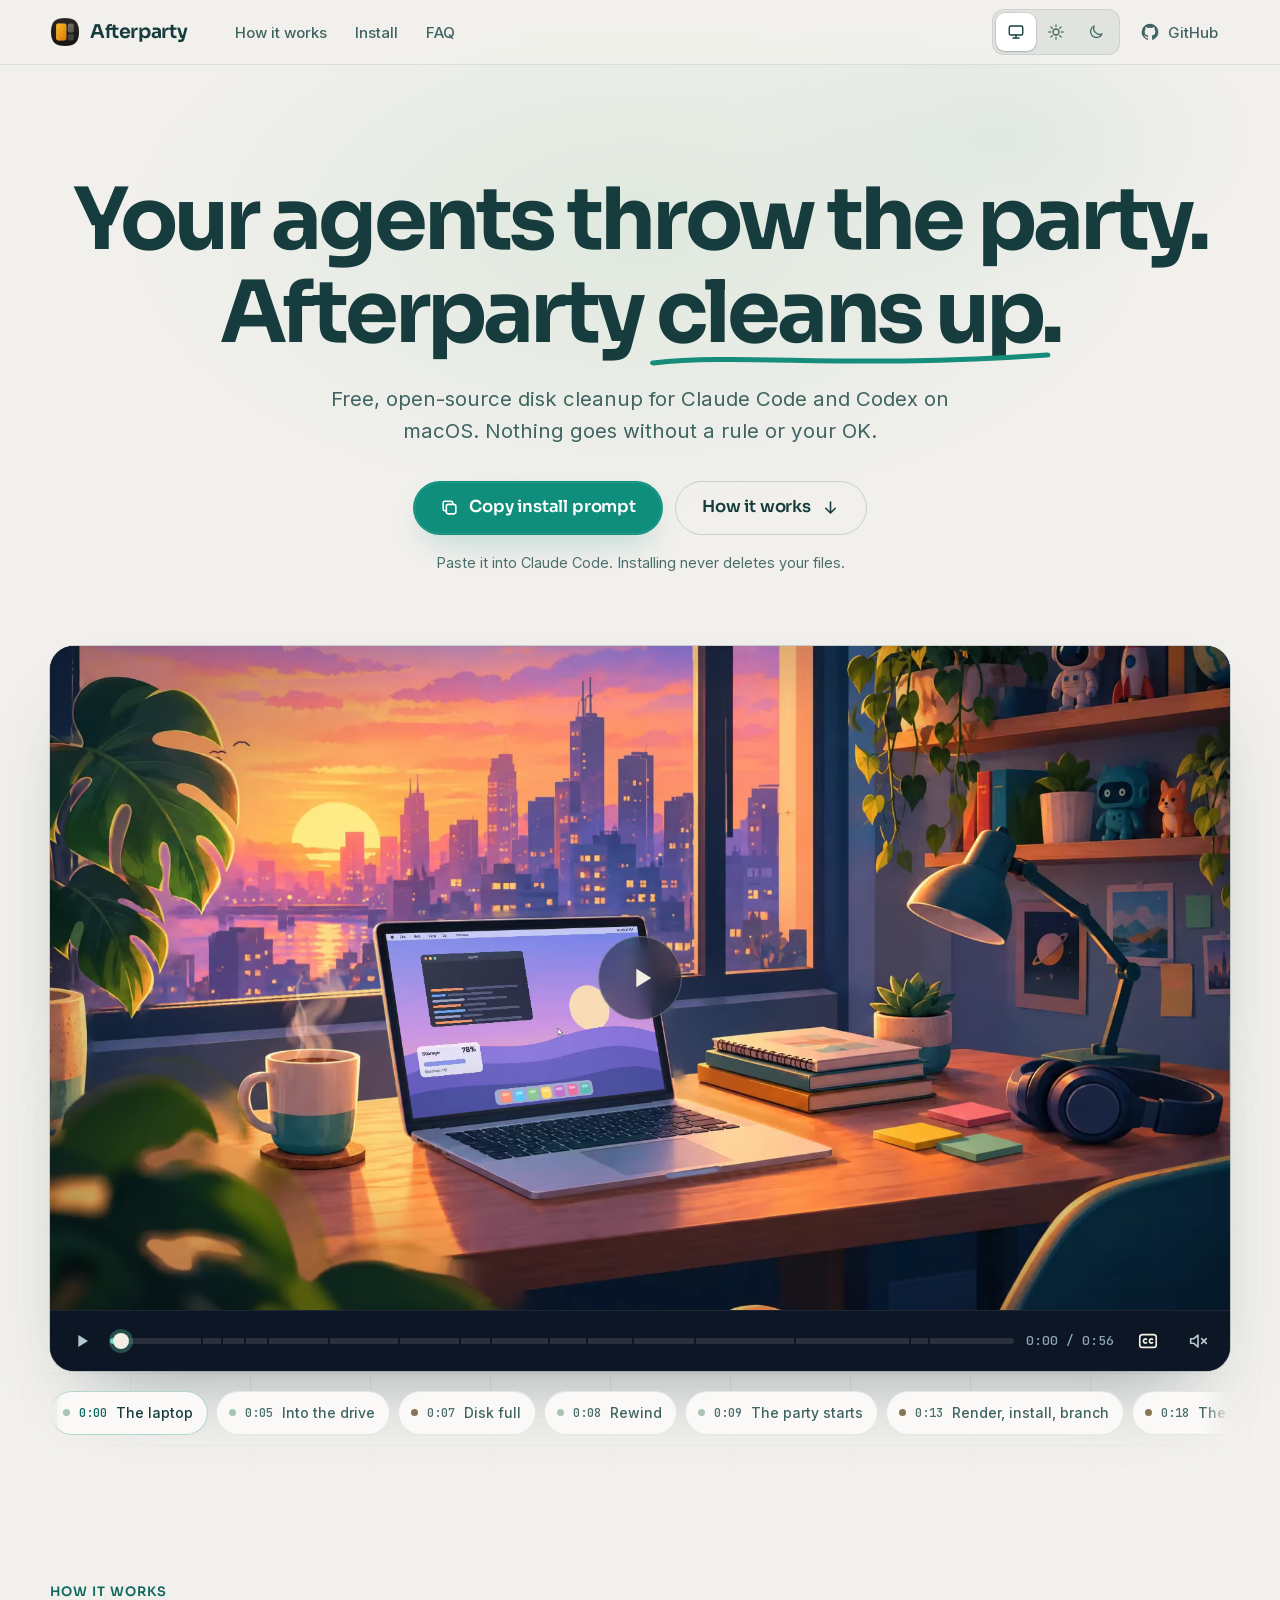
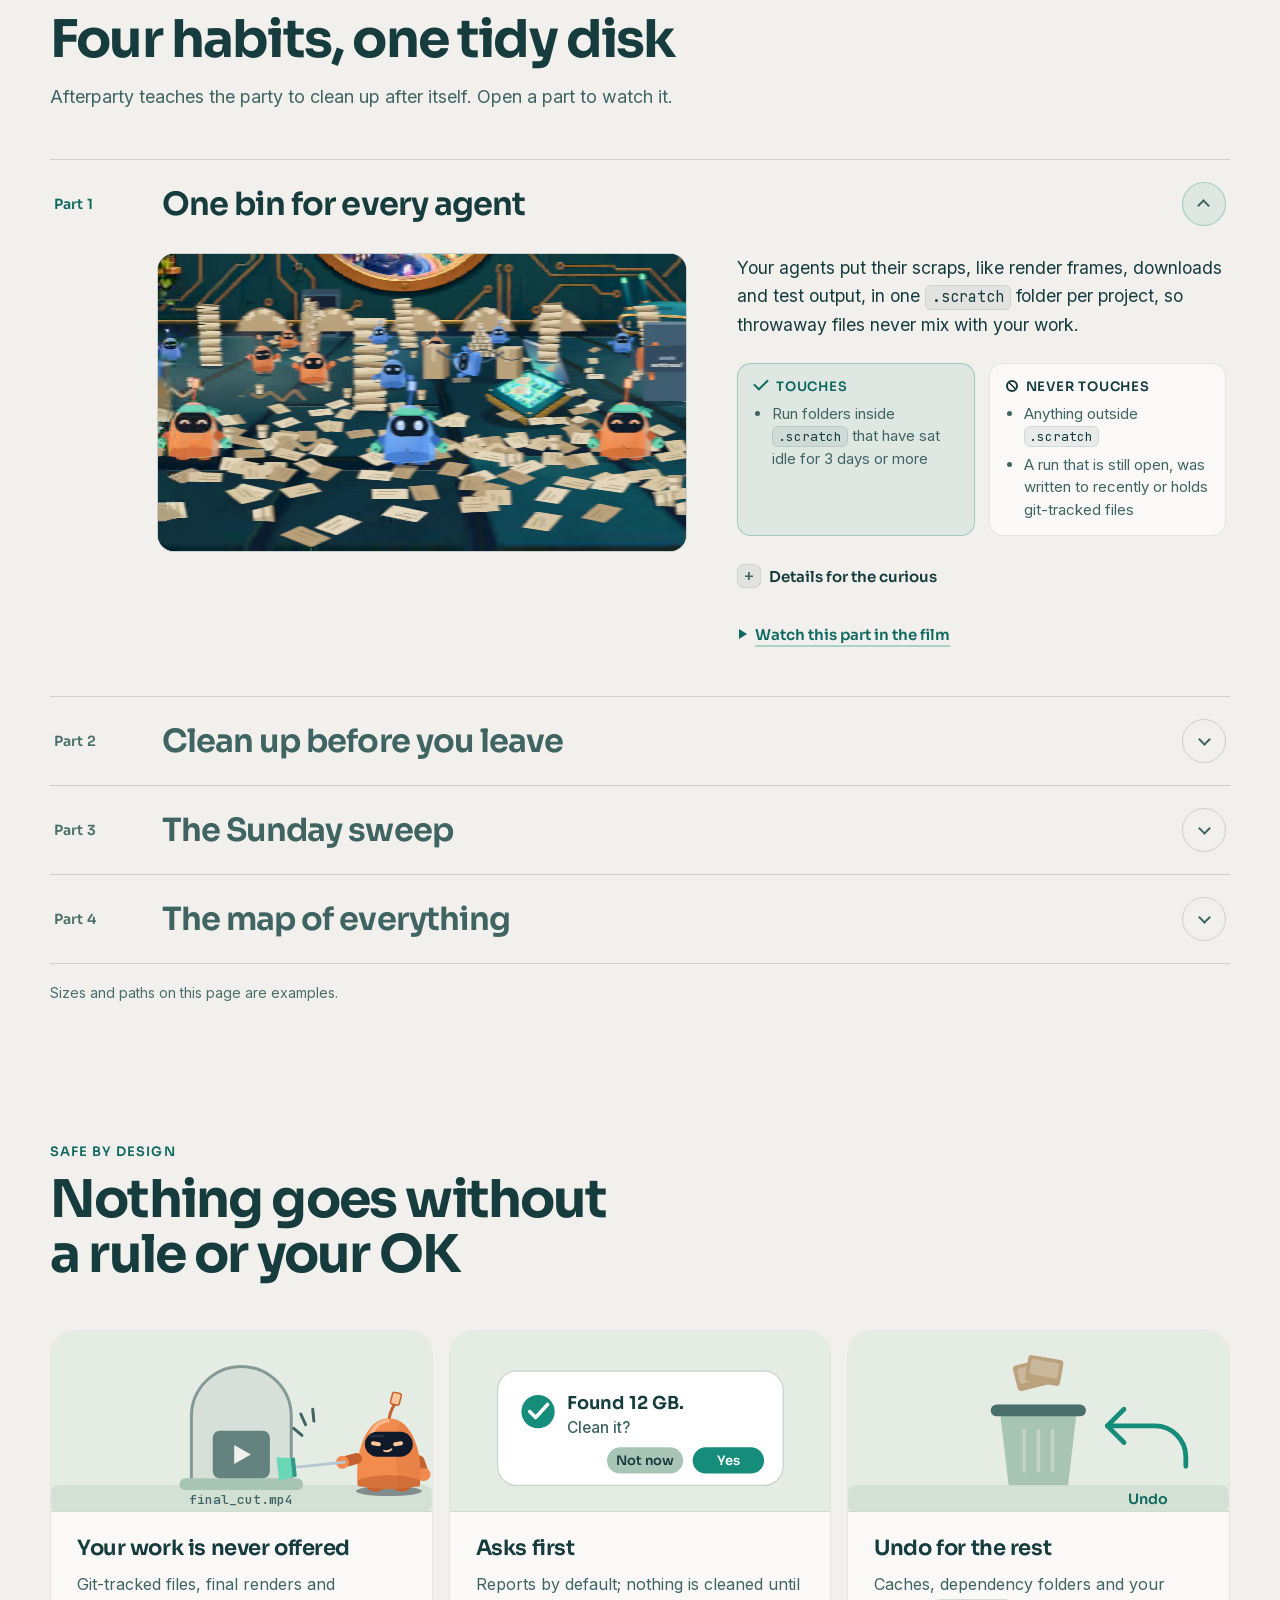
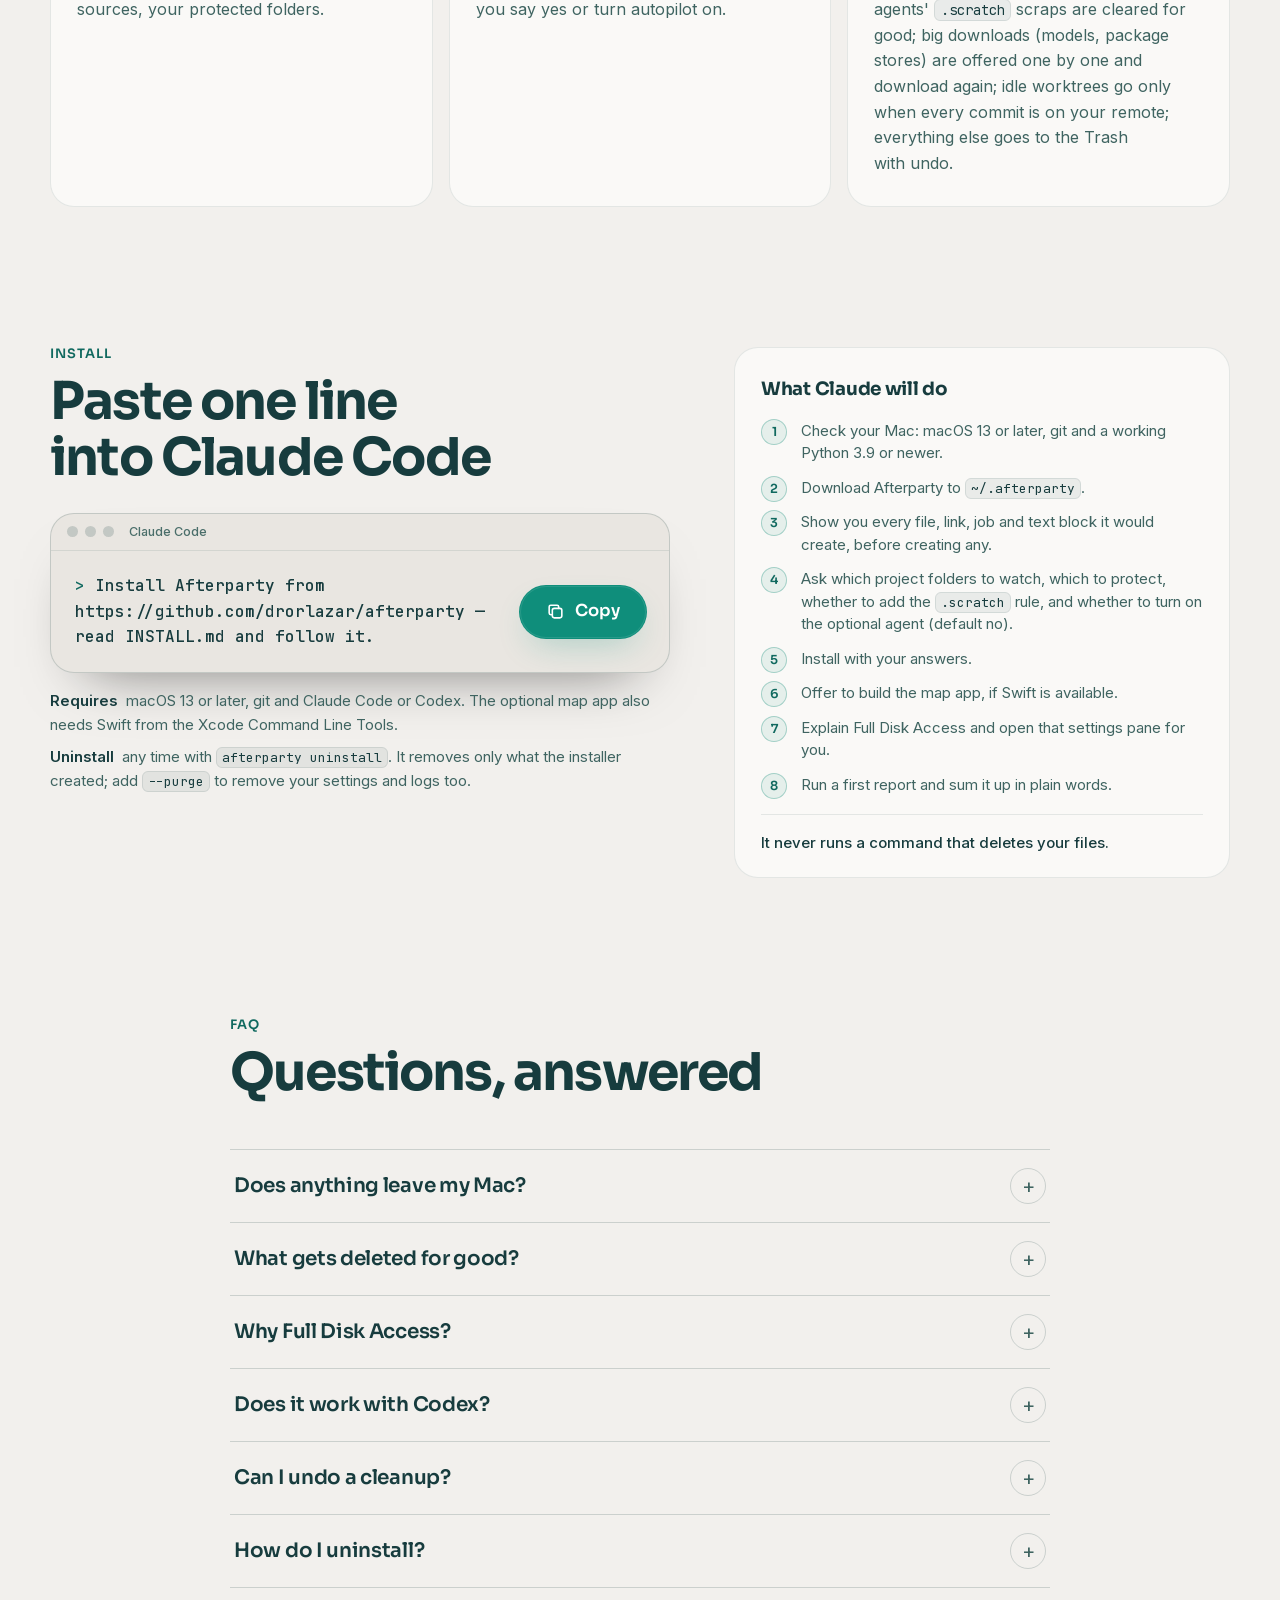
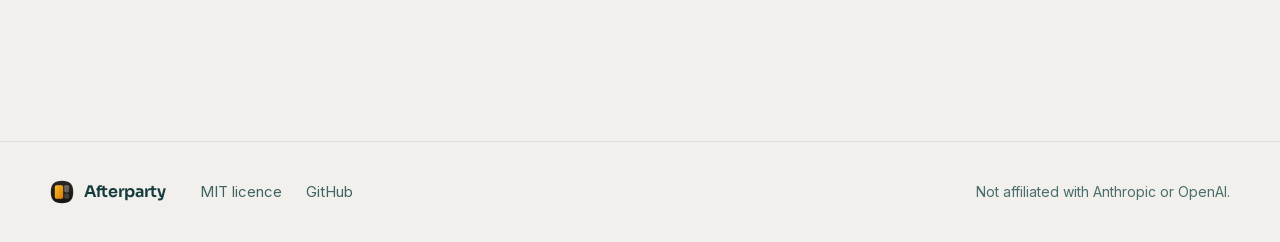
==== commit eb7eb093: "Afterparty 0.1.0: Fix CI test isolation, add launcher start diagnostics and a site visit counter" ====
--- a/site/index.html
+++ b/site/index.html
@@ -42,6 +42,8 @@
   </script>
   <link rel="stylesheet" href="css/site.css">
   <script src="js/site.js" defer></script>
+  <!-- Page-visit counter (counter.dev: no cookies, no personal data). Counts site visitors only; the app sends nothing. -->
+  <script src="https://cdn.counter.dev/script.js" data-id="b3d284cd-1f4f-48d9-900c-c63b1d8fa0ca" data-utcoffset="2"></script>
 </head>
 <body>
   <svg width="0" height="0" style="position:absolute" aria-hidden="true" focusable="false"><symbol id="ap-mark" viewBox="0 0 64 64"><defs><linearGradient id="apm-bg" x1="0" y1="0" x2="0" y2="1"><stop offset="0" stop-color="#2b2623"/><stop offset="1" stop-color="#151211"/></linearGradient><linearGradient id="apm-amber" x1="0" y1="0" x2="1" y2="1"><stop offset="0" stop-color="#fbbf24"/><stop offset="1" stop-color="#d97706"/></linearGradient><linearGradient id="apm-stone" x1="0" y1="0" x2="1" y2="1"><stop offset="0" stop-color="#78716c"/><stop offset="1" stop-color="#57534e"/></linearGradient></defs><path d="M32 2c21 0 30 9 30 30s-9 30-30 30S2 53 2 32 11 2 32 2z" fill="url(#apm-bg)"/><path d="M32 2.75c20.4 0 29.25 8.85 29.25 29.25S52.4 61.25 32 61.25 2.75 52.4 2.75 32 11.6 2.75 32 2.75z" fill="none" stroke="#fafaf9" stroke-opacity=".08" stroke-width="1.5"/><rect x="13" y="14" width="22" height="36" rx="4.5" fill="url(#apm-amber)"/><rect x="38" y="14" width="13" height="19" rx="3.5" fill="url(#apm-stone)"/><rect x="38" y="36" width="13" height="14" rx="3.5" fill="#44403c"/><rect x="13" y="14" width="22" height="36" rx="4.5" fill="none" stroke="#fff" stroke-opacity=".18"/></symbol></svg>
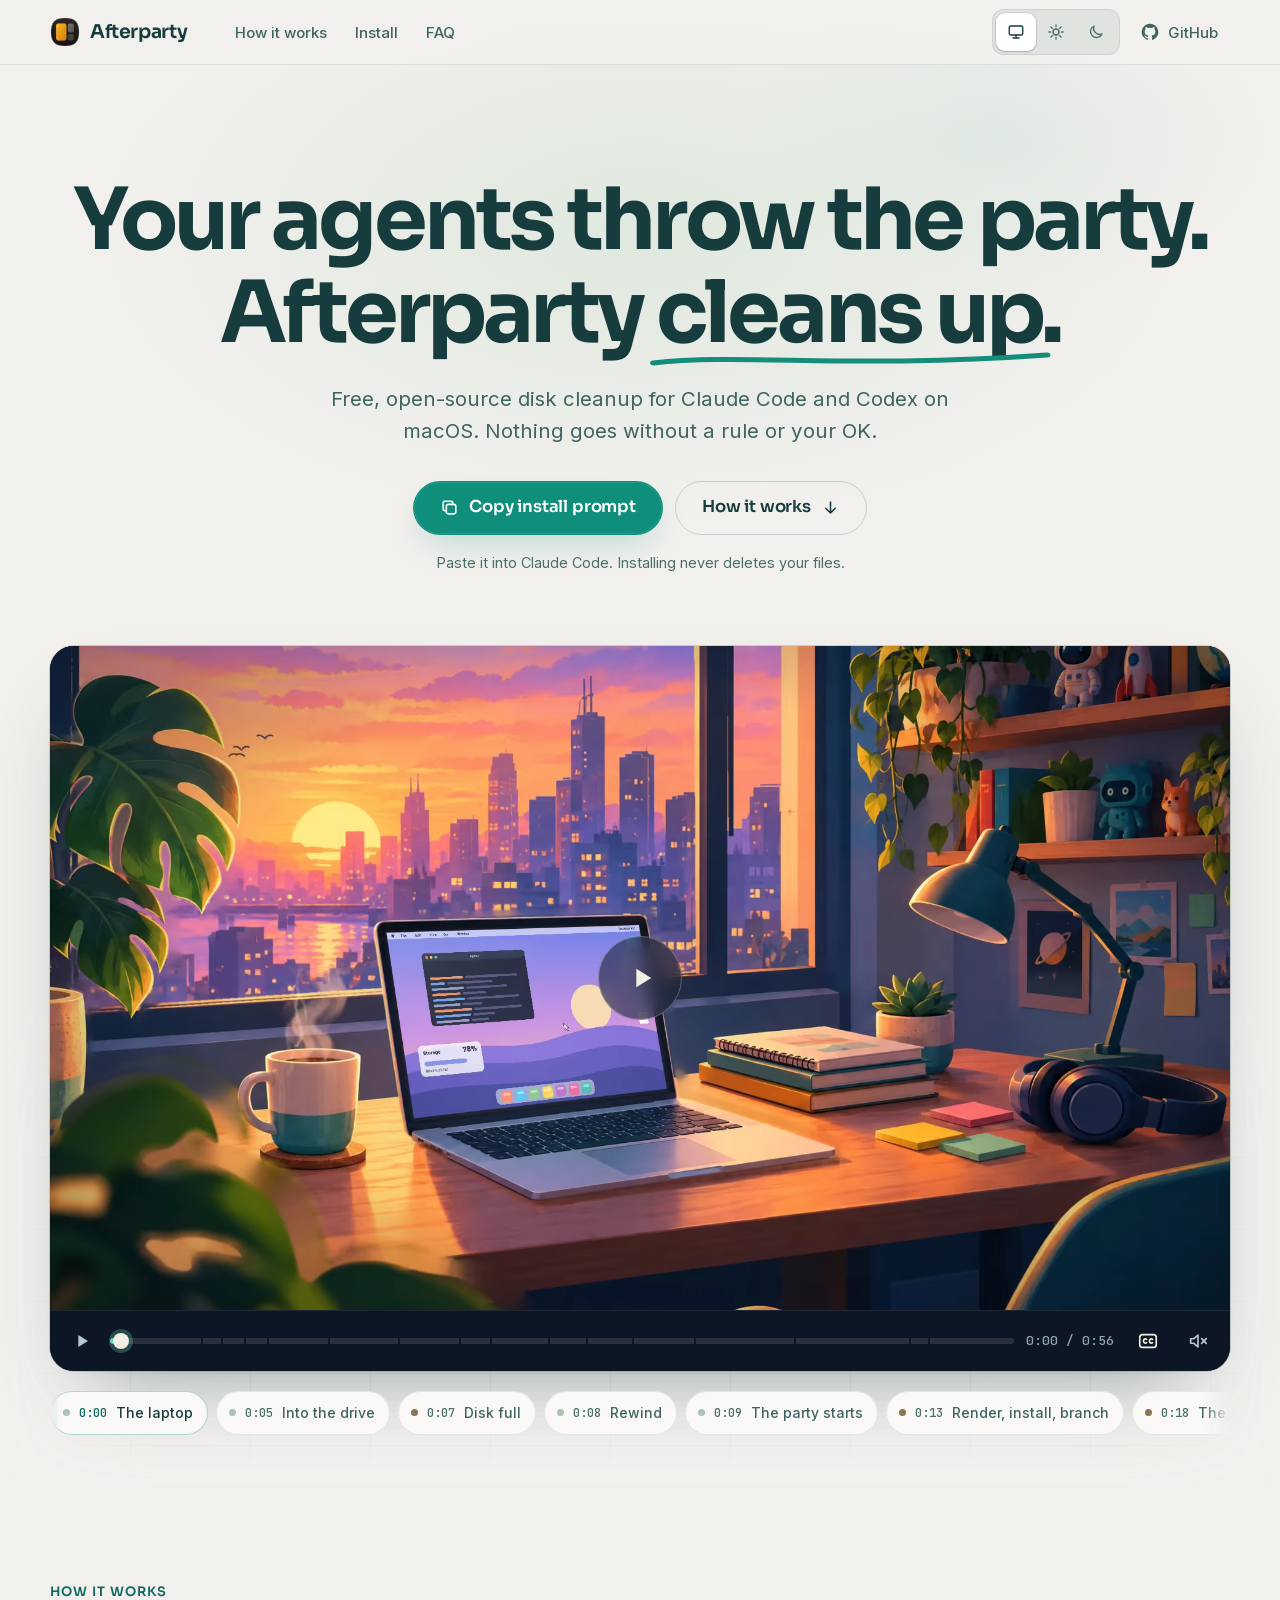
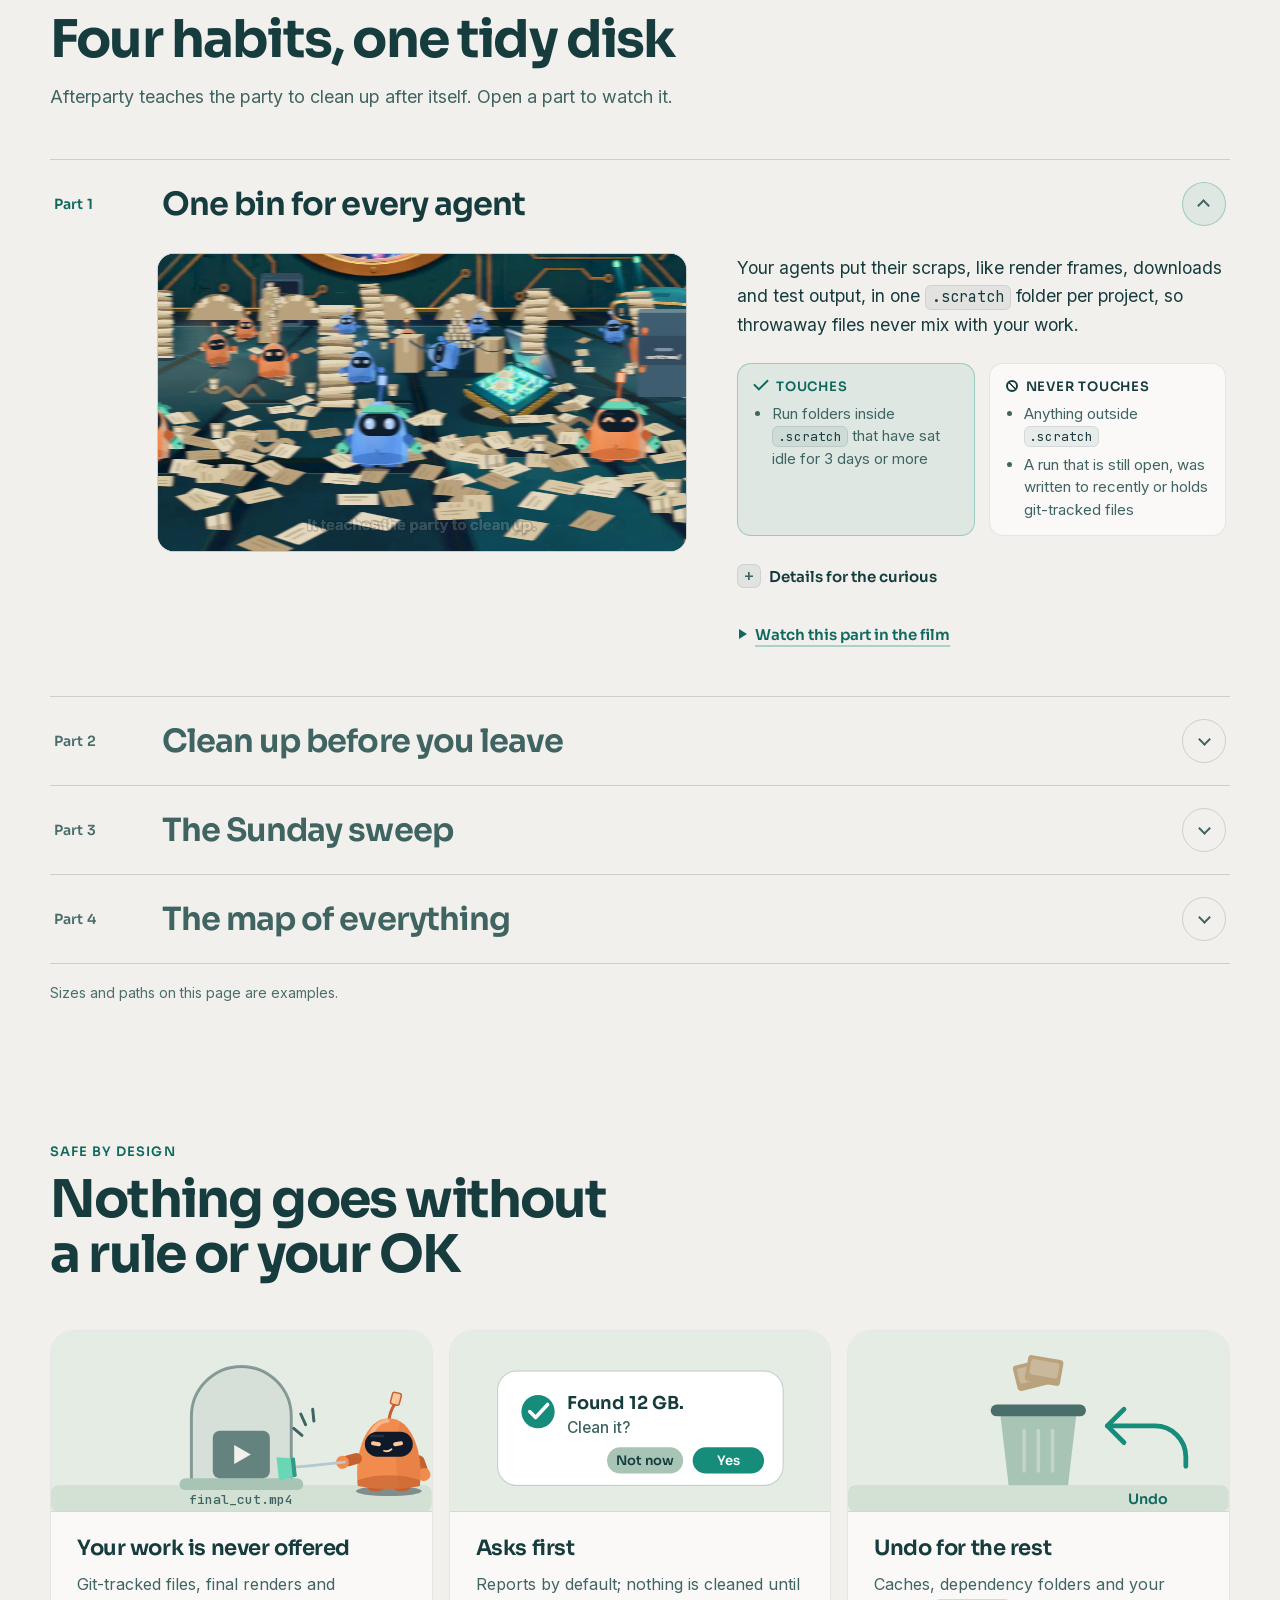
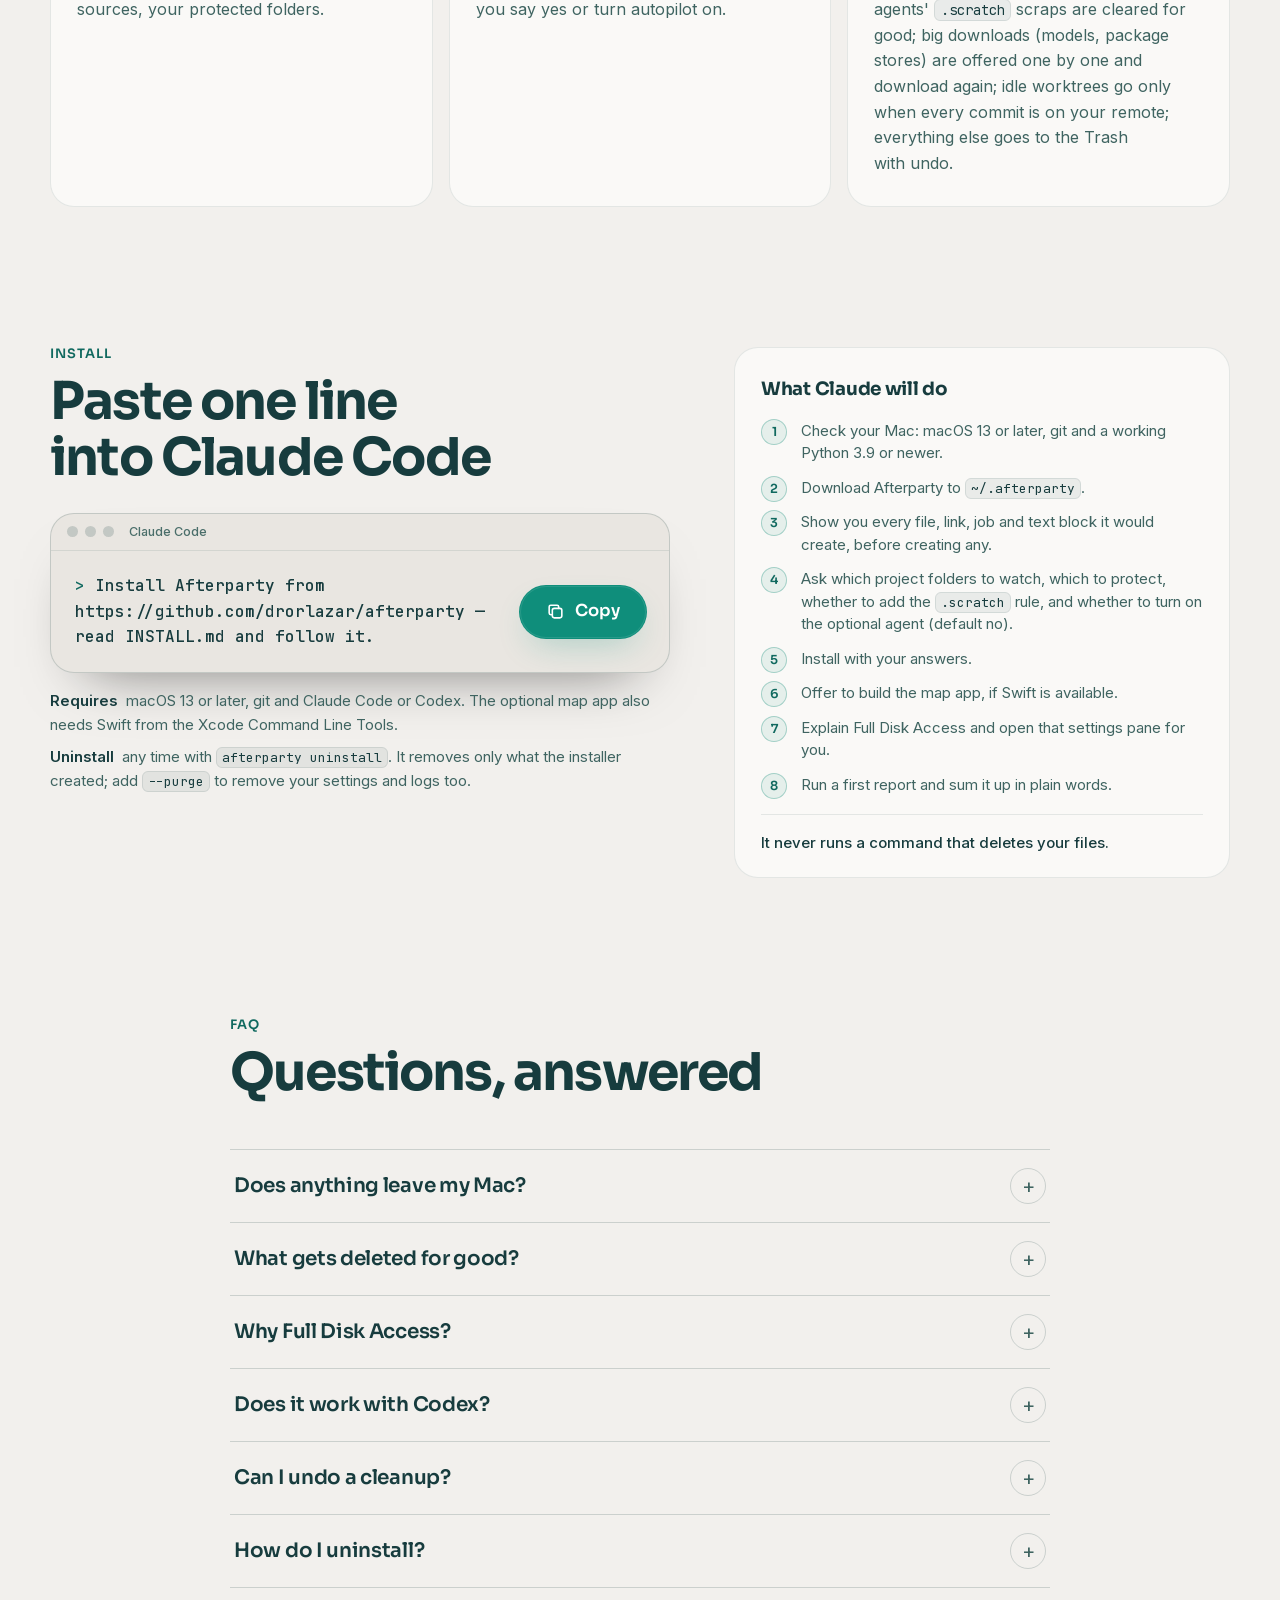
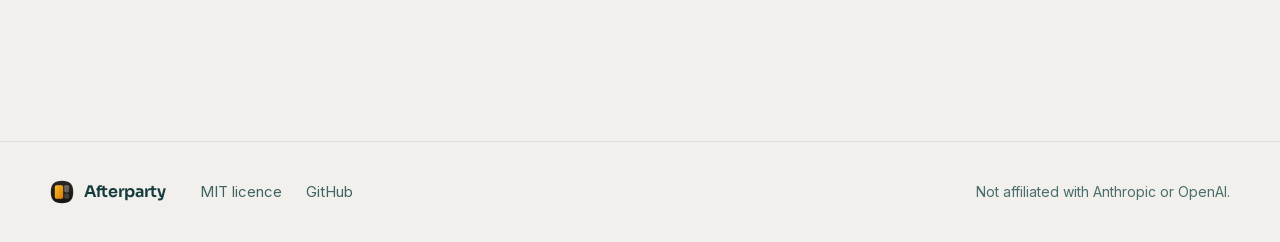
==== commit d95825c7: "Afterparty 0.1.0: the site moves to afterparty-mac.vercel.app; the Pages address redirects there" ====
--- a/site/index.html
+++ b/site/index.html
@@ -8,20 +8,20 @@
   <meta name="color-scheme" content="dark light">
   <meta name="theme-color" content="#101C2D" media="(prefers-color-scheme: dark)">
   <meta name="theme-color" content="#F2F0ED" media="(prefers-color-scheme: light)">
-  <link rel="canonical" href="https://drorlazar.github.io/afterparty/">
+  <link rel="canonical" href="https://afterparty-mac.vercel.app/">
 
   <meta property="og:type" content="website">
   <meta property="og:title" content="Afterparty">
   <meta property="og:description" content="Free, open-source disk cleanup for Claude Code and Codex on macOS. Nothing goes without a rule or your OK.">
-  <meta property="og:url" content="https://drorlazar.github.io/afterparty/">
-  <meta property="og:image" content="https://drorlazar.github.io/afterparty/assets/og.jpg">
+  <meta property="og:url" content="https://afterparty-mac.vercel.app/">
+  <meta property="og:image" content="https://afterparty-mac.vercel.app/assets/og.jpg">
   <meta property="og:image:width" content="1200">
   <meta property="og:image:height" content="630">
   <meta property="og:image:alt" content="A crowd of orange and blue Bloop agents partying in a circuit-board office, with a city glowing through the portholes and the disk gauge at 43% full.">
   <meta name="twitter:card" content="summary_large_image">
   <meta name="twitter:title" content="Afterparty">
   <meta name="twitter:description" content="Free, open-source disk cleanup for Claude Code and Codex on macOS. Nothing goes without a rule or your OK.">
-  <meta name="twitter:image" content="https://drorlazar.github.io/afterparty/assets/og.jpg">
+  <meta name="twitter:image" content="https://afterparty-mac.vercel.app/assets/og.jpg">
 
   <link rel="icon" href="assets/favicon.ico" sizes="48x48">
   <link rel="icon" href="assets/favicon.svg" type="image/svg+xml">
